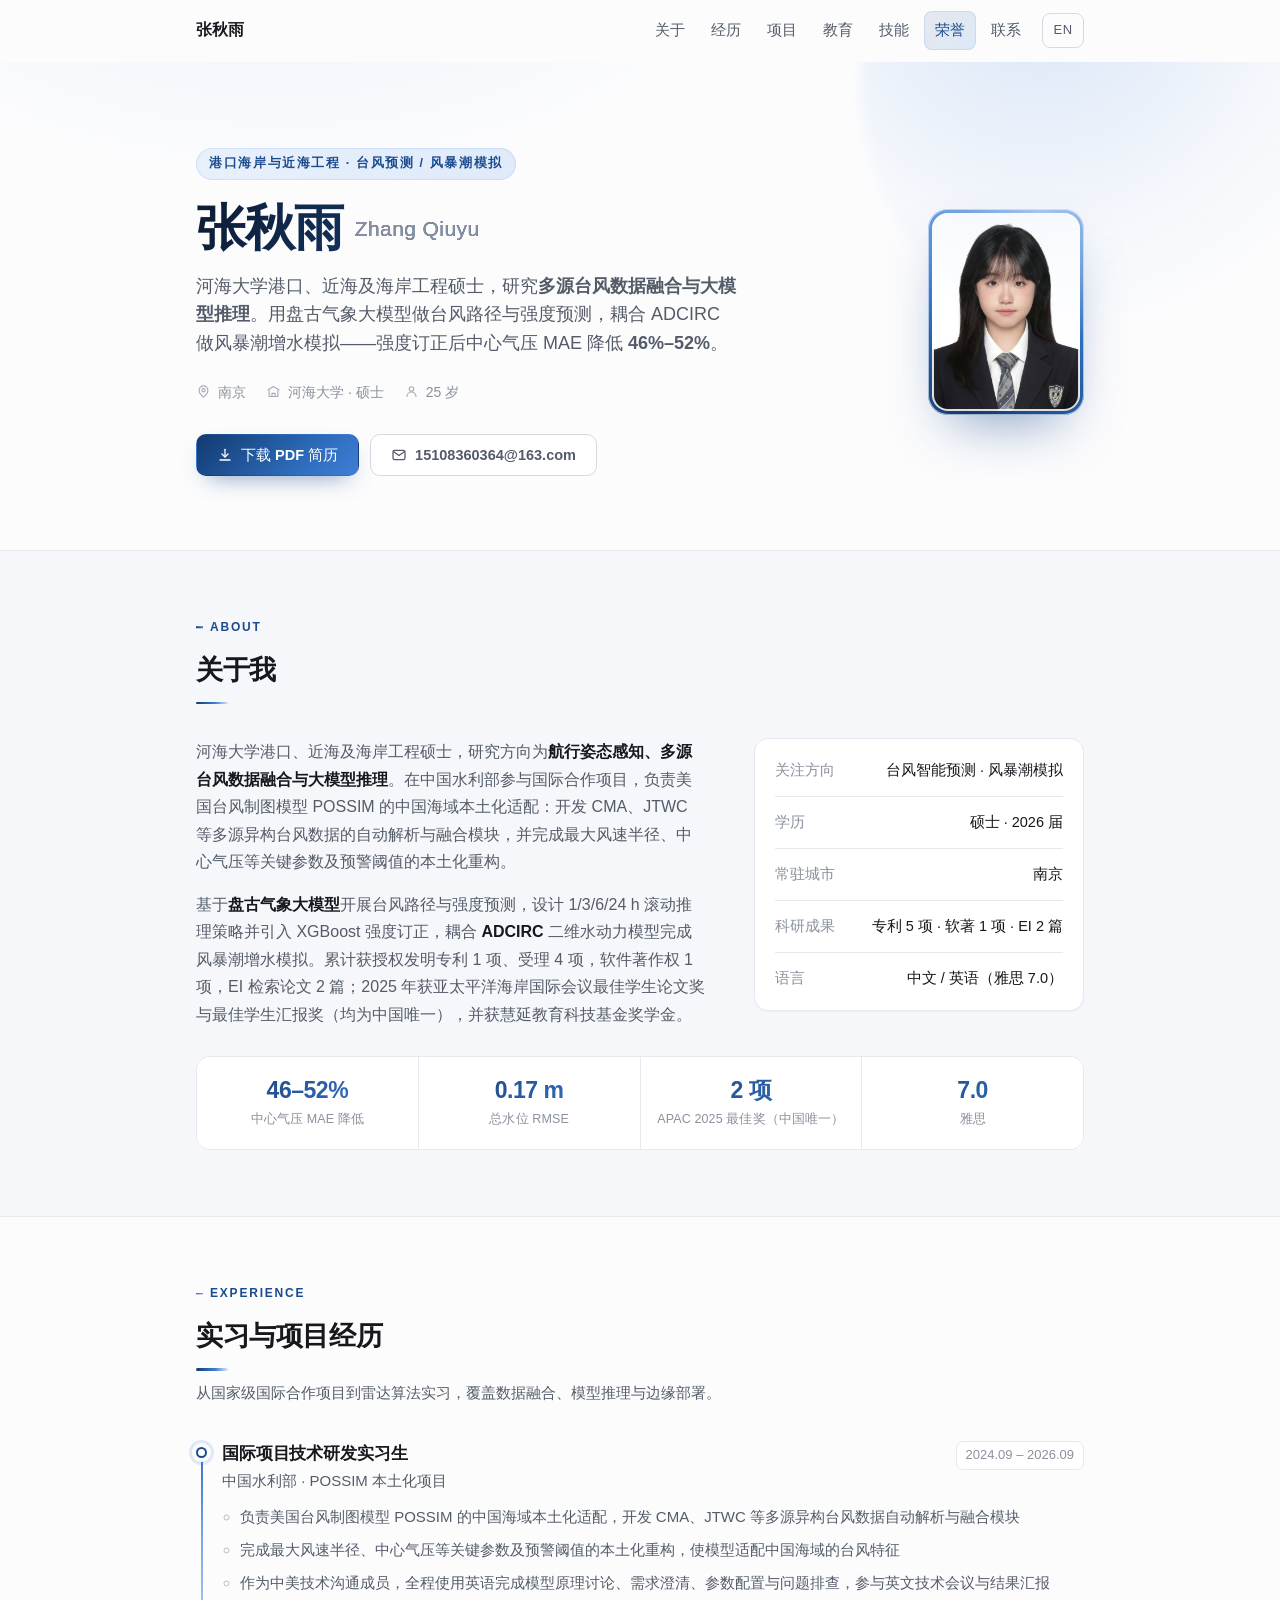
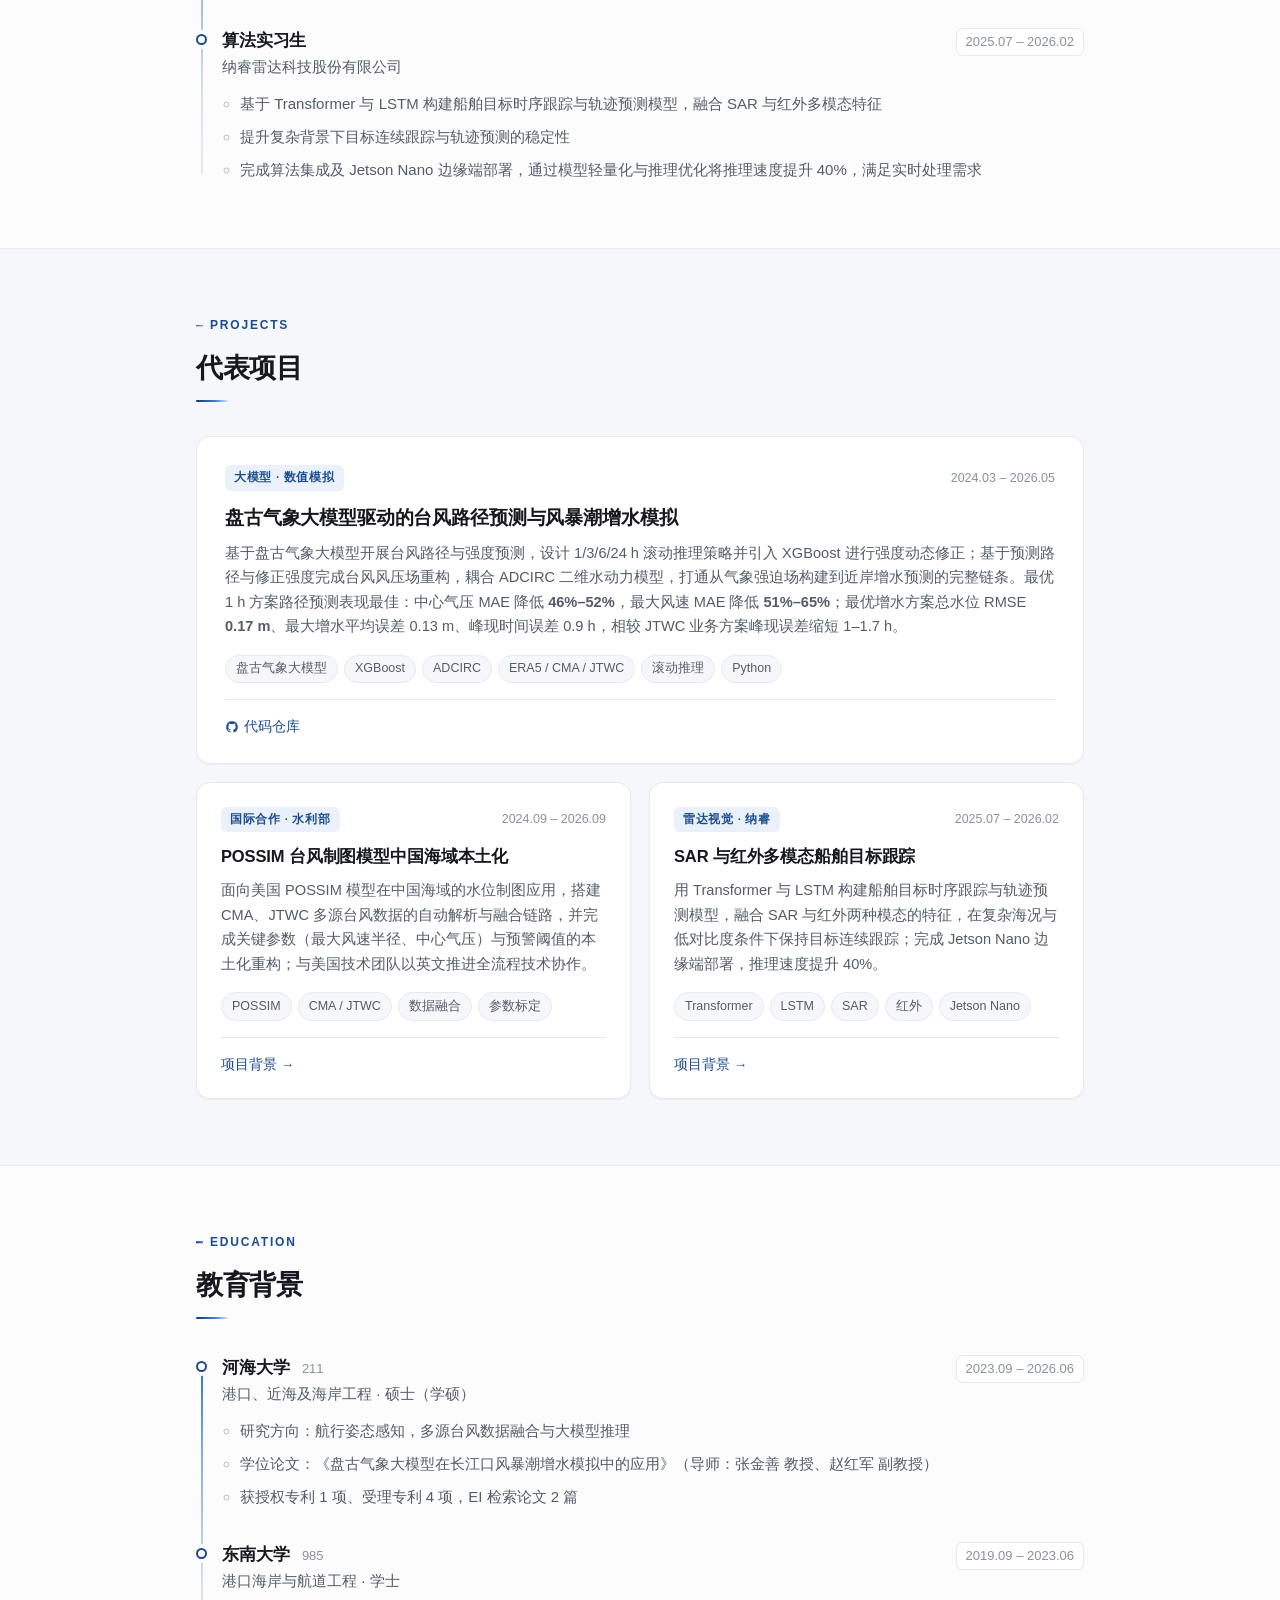
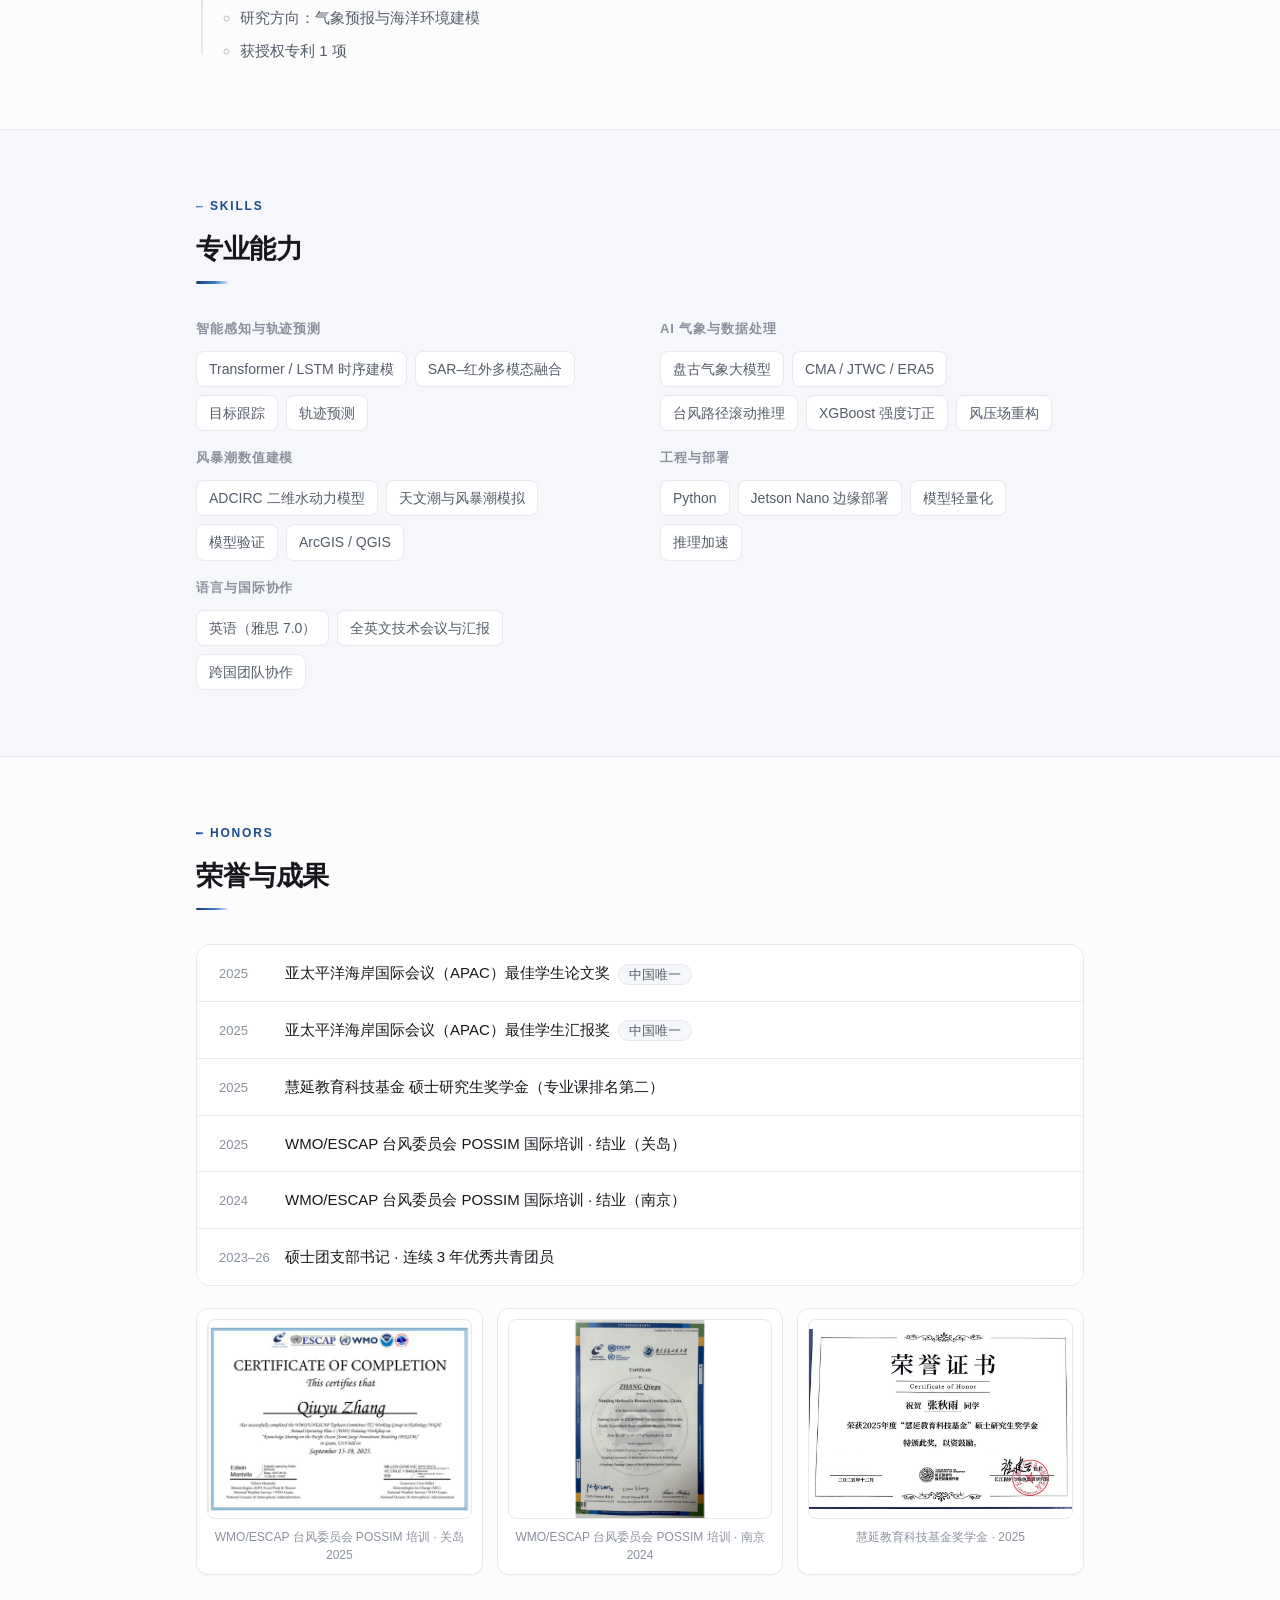
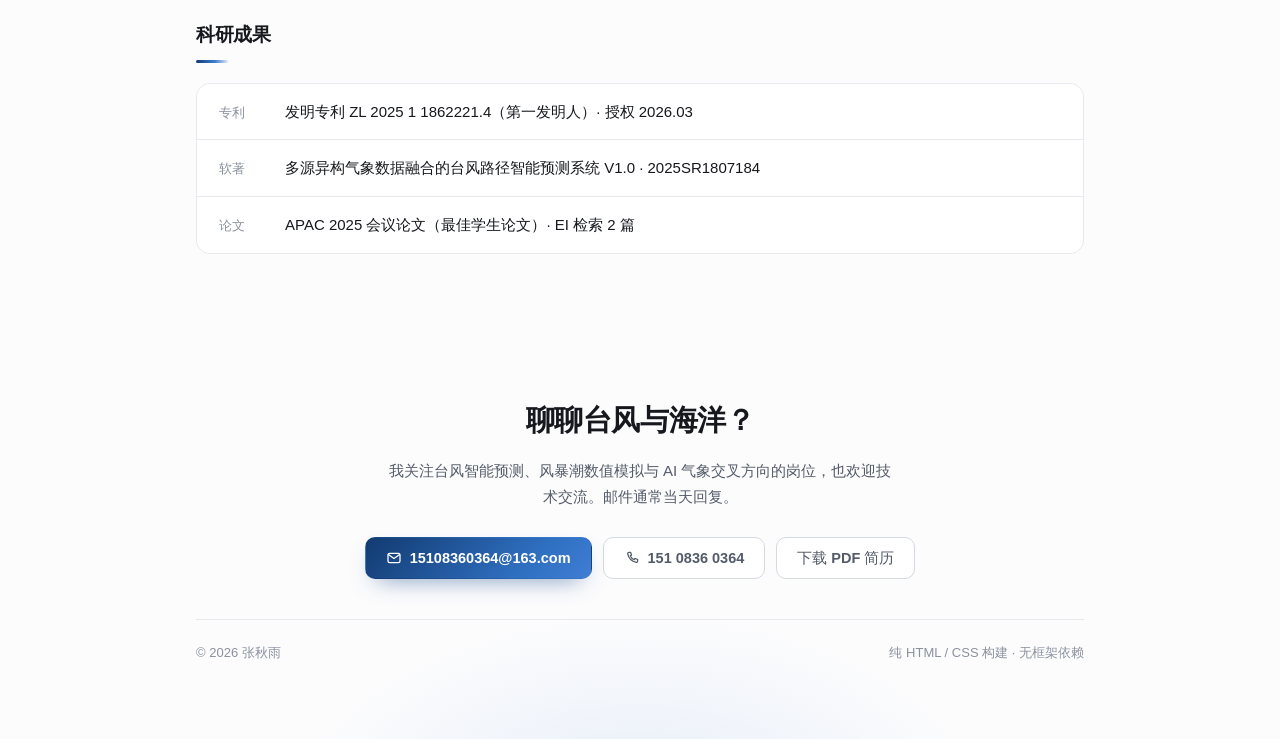
==== index.html @ c5993d6c "张秋雨在线简历：中英双语页面 + 带二维码的单页 PDF" ====
<!DOCTYPE html>
<html lang="zh-CN">
<head>
<meta charset="UTF-8">
<meta name="viewport" content="width=device-width, initial-scale=1">
<title>张秋雨 · 港口海岸与近海工程 | 台风智能预测 · 风暴潮模拟</title>
<meta name="description" content="张秋雨，河海大学港口、近海及海岸工程硕士。研究多源台风数据融合与大模型推理，基于盘古气象大模型与 ADCIRC 开展台风路径预测与风暴潮增水模拟。">
<meta name="author" content="张秋雨">
<meta property="og:title" content="张秋雨 · 台风智能预测与风暴潮模拟">
<meta property="og:description" content="多源台风数据融合 · 大模型推理 · 风暴潮数值模拟">
<meta property="og:type" content="profile">
<link rel="stylesheet" href="assets/css/style.css">
<noscript><style>.reveal{opacity:1 !important;transform:none !important}</style></noscript>
</head>
<body>

<div class="progress" id="progress"></div>

<!-- ======================= 导航 ======================= -->
<header class="nav" id="nav">
  <div class="wrap nav__inner">
    <a class="nav__brand" href="index.html">张秋雨</a>

    <button class="nav__toggle" id="navToggle" aria-label="展开菜单" aria-expanded="false">
      <svg viewBox="0 0 24 24" fill="none" stroke="currentColor" stroke-width="2" stroke-linecap="round">
        <path d="M4 7h16M4 12h16M4 17h16"/>
      </svg>
    </button>

    <ul class="nav__links" id="navLinks">
      <li><a href="#about">关于</a></li>
      <li><a href="#experience">经历</a></li>
      <li><a href="#projects">项目</a></li>
      <li><a href="#education">教育</a></li>
      <li><a href="#skills">技能</a></li>
      <li><a href="#honors">荣誉</a></li>
      <li><a href="#contact">联系</a></li>
      <li><a class="nav__lang" href="en/index.html" hreflang="en">EN</a></li>
    </ul>
  </div>
</header>

<main>

  <!-- ======================= Hero ======================= -->
  <section class="hero">
    <div class="wrap hero__inner">
      <div>
        <p class="hero__eyebrow">港口海岸与近海工程 · 台风预测 / 风暴潮模拟</p>
        <h1 class="hero__name">张秋雨<small>Zhang Qiuyu</small></h1>
        <p class="hero__role">
          河海大学港口、近海及海岸工程硕士，研究<strong>多源台风数据融合与大模型推理</strong>。用盘古气象大模型做台风路径与强度预测，耦合 ADCIRC 做风暴潮增水模拟——强度订正后中心气压 MAE 降低 <strong>46%–52%</strong>。
        </p>

        <ul class="hero__meta">
          <li>
            <svg viewBox="0 0 24 24" fill="none" stroke="currentColor" stroke-width="1.8" stroke-linecap="round" stroke-linejoin="round"><path d="M12 21s-7-5.2-7-11a7 7 0 1 1 14 0c0 5.8-7 11-7 11z"/><circle cx="12" cy="10" r="2.6"/></svg>
            南京
          </li>
          <li>
            <svg viewBox="0 0 24 24" fill="none" stroke="currentColor" stroke-width="1.8" stroke-linecap="round" stroke-linejoin="round"><path d="M3 9.5 12 4l9 5.5"/><path d="M5 10.5V20h14v-9.5"/><path d="M9.5 20v-5h5v5"/></svg>
            河海大学 · 硕士
          </li>
          <li>
            <svg viewBox="0 0 24 24" fill="none" stroke="currentColor" stroke-width="1.8" stroke-linecap="round" stroke-linejoin="round"><circle cx="12" cy="8" r="3.6"/><path d="M4.8 20a7.2 7.2 0 0 1 14.4 0"/></svg>
            25 岁
          </li>
        </ul>

        <div class="hero__cta">
          <a class="btn btn--primary" href="assets/resume.pdf" target="_blank" rel="noopener">
            <svg viewBox="0 0 24 24" fill="none" stroke="currentColor" stroke-width="1.9" stroke-linecap="round" stroke-linejoin="round"><path d="M12 3.5v11"/><path d="m7.5 10.5 4.5 4.5 4.5-4.5"/><path d="M4.5 19.5h15"/></svg>
            下载 PDF 简历
          </a>
          <a class="btn btn--ghost" href="mailto:15108360364@163.com">
            <svg viewBox="0 0 24 24" fill="none" stroke="currentColor" stroke-width="1.9" stroke-linecap="round" stroke-linejoin="round"><rect x="3" y="5" width="18" height="14" rx="2.5"/><path d="m3.6 6.6 8.4 6 8.4-6"/></svg>
            15108360364@163.com
          </a>
        </div>
      </div>

      <div class="hero__avatar">
        <img src="assets/img/avatar.jpg" alt="张秋雨" width="520" height="705">
      </div>
    </div>
  </section>

  <!-- ======================= 关于 ======================= -->
  <section class="section section--alt" id="about">
    <div class="wrap">
      <div class="section__head reveal">
        <span class="section__kicker">About</span>
        <h2 class="section__title">关于我</h2>
      </div>

      <div class="about">
        <div class="about__text reveal">
          <p>
            河海大学港口、近海及海岸工程硕士，研究方向为<strong>航行姿态感知、多源台风数据融合与大模型推理</strong>。在中国水利部参与国际合作项目，负责美国台风制图模型 POSSIM 的中国海域本土化适配：开发 CMA、JTWC 等多源异构台风数据的自动解析与融合模块，并完成最大风速半径、中心气压等关键参数及预警阈值的本土化重构。
          </p>
          <p>
            基于<strong>盘古气象大模型</strong>开展台风路径与强度预测，设计 1/3/6/24 h 滚动推理策略并引入 XGBoost 强度订正，耦合 <strong>ADCIRC</strong> 二维水动力模型完成风暴潮增水模拟。累计获授权发明专利 1 项、受理 4 项，软件著作权 1 项，EI 检索论文 2 篇；2025 年获亚太平洋海岸国际会议最佳学生论文奖与最佳学生汇报奖（均为中国唯一），并获慧延教育科技基金奖学金。
          </p>
        </div>

        <aside class="facts reveal">
          <dl>
            <div class="facts__row"><dt>关注方向</dt><dd>台风智能预测 · 风暴潮模拟</dd></div>
            <div class="facts__row"><dt>学历</dt><dd>硕士 · 2026 届</dd></div>
            <div class="facts__row"><dt>常驻城市</dt><dd>南京</dd></div>
            <div class="facts__row"><dt>科研成果</dt><dd>专利 5 项 · 软著 1 项 · EI 2 篇</dd></div>
            <div class="facts__row"><dt>语言</dt><dd>中文 / 英语（雅思 7.0）</dd></div>
          </dl>
        </aside>
      </div>

      <div class="stats reveal">
        <div class="stat"><span class="stat__num">46–52%</span><span class="stat__label">中心气压 MAE 降低</span></div>
        <div class="stat"><span class="stat__num">0.17 m</span><span class="stat__label">总水位 RMSE</span></div>
        <div class="stat"><span class="stat__num">2 项</span><span class="stat__label">APAC 2025 最佳奖（中国唯一）</span></div>
        <div class="stat"><span class="stat__num">7.0</span><span class="stat__label">雅思</span></div>
      </div>
    </div>
  </section>

  <!-- ======================= 经历 ======================= -->
  <section class="section" id="experience">
    <div class="wrap">
      <div class="section__head reveal">
        <span class="section__kicker">Experience</span>
        <h2 class="section__title">实习与项目经历</h2>
        <p class="section__desc">从国家级国际合作项目到雷达算法实习，覆盖数据融合、模型推理与边缘部署。</p>
      </div>

      <ol class="timeline reveal">
        <li class="tl-item tl-item--now">
          <div class="tl-head">
            <div>
              <h3 class="tl-title">国际项目技术研发实习生</h3>
              <div class="tl-org">中国水利部 · POSSIM 本土化项目</div>
            </div>
            <span class="tl-date">2024.09 – 2026.09</span>
          </div>
          <div class="tl-body">
            <ul>
              <li>负责美国台风制图模型 POSSIM 的中国海域本土化适配，开发 CMA、JTWC 等多源异构台风数据自动解析与融合模块</li>
              <li>完成最大风速半径、中心气压等关键参数及预警阈值的本土化重构，使模型适配中国海域的台风特征</li>
              <li>作为中美技术沟通成员，全程使用英语完成模型原理讨论、需求澄清、参数配置与问题排查，参与英文技术会议与结果汇报</li>
            </ul>
          </div>
        </li>

        <li class="tl-item">
          <div class="tl-head">
            <div>
              <h3 class="tl-title">算法实习生</h3>
              <div class="tl-org">纳睿雷达科技股份有限公司</div>
            </div>
            <span class="tl-date">2025.07 – 2026.02</span>
          </div>
          <div class="tl-body">
            <ul>
              <li>基于 Transformer 与 LSTM 构建船舶目标时序跟踪与轨迹预测模型，融合 SAR 与红外多模态特征</li>
              <li>提升复杂背景下目标连续跟踪与轨迹预测的稳定性</li>
              <li>完成算法集成及 Jetson Nano 边缘端部署，通过模型轻量化与推理优化将推理速度提升 40%，满足实时处理需求</li>
            </ul>
          </div>
        </li>
      </ol>
    </div>
  </section>

  <!-- ======================= 项目 ======================= -->
  <section class="section section--alt" id="projects">
    <div class="wrap">
      <div class="section__head reveal">
        <span class="section__kicker">Projects</span>
        <h2 class="section__title">代表项目</h2>
      </div>

      <div class="projects">
        <article class="card card--wide reveal">
          <div class="card__top">
            <span class="tag">大模型 · 数值模拟</span>
            <span class="card__date">2024.03 – 2026.05</span>
          </div>
          <h3 class="card__title">
            <a href="https://github.com/ccccty/typhoonpangu" target="_blank" rel="noopener">盘古气象大模型驱动的台风路径预测与风暴潮增水模拟</a>
          </h3>
          <p class="card__desc">
            基于盘古气象大模型开展台风路径与强度预测，设计 1/3/6/24 h 滚动推理策略并引入 XGBoost 进行强度动态修正；基于预测路径与修正强度完成台风风压场重构，耦合 ADCIRC 二维水动力模型，打通从气象强迫场构建到近岸增水预测的完整链条。最优 1 h 方案路径预测表现最佳：中心气压 MAE 降低 <strong>46%–52%</strong>，最大风速 MAE 降低 <strong>51%–65%</strong>；最优增水方案总水位 RMSE <strong>0.17 m</strong>、最大增水平均误差 0.13 m、峰现时间误差 0.9 h，相较 JTWC 业务方案峰现误差缩短 1–1.7 h。
          </p>
          <div class="card__stack">
            <span class="chip">盘古气象大模型</span>
            <span class="chip">XGBoost</span>
            <span class="chip">ADCIRC</span>
            <span class="chip">ERA5 / CMA / JTWC</span>
            <span class="chip">滚动推理</span>
            <span class="chip">Python</span>
          </div>
          <div class="card__links">
            <a href="https://github.com/ccccty/typhoonpangu" target="_blank" rel="noopener">
              <svg viewBox="0 0 24 24" fill="currentColor"><path d="M12 2a10 10 0 0 0-3.16 19.49c.5.09.68-.22.68-.48v-1.7c-2.78.6-3.37-1.34-3.37-1.34-.45-1.16-1.1-1.47-1.1-1.47-.9-.62.07-.6.07-.6 1 .07 1.53 1.03 1.53 1.03.89 1.52 2.34 1.08 2.91.83.09-.65.35-1.09.63-1.34-2.22-.25-4.56-1.11-4.56-4.95 0-1.09.39-1.98 1.03-2.68-.1-.25-.45-1.27.1-2.64 0 0 .84-.27 2.75 1.02a9.5 9.5 0 0 1 5 0c1.91-1.29 2.75-1.02 2.75-1.02.55 1.37.2 2.39.1 2.64.64.7 1.03 1.59 1.03 2.68 0 3.85-2.35 4.69-4.58 4.94.36.31.68.92.68 1.85v2.74c0 .27.18.58.69.48A10 10 0 0 0 12 2z"/></svg>
              代码仓库
            </a>
          </div>
        </article>

        <article class="card reveal">
          <div class="card__top">
            <span class="tag">国际合作 · 水利部</span>
            <span class="card__date">2024.09 – 2026.09</span>
          </div>
          <h3 class="card__title">POSSIM 台风制图模型中国海域本土化</h3>
          <p class="card__desc">
            面向美国 POSSIM 模型在中国海域的水位制图应用，搭建 CMA、JTWC 多源台风数据的自动解析与融合链路，并完成关键参数（最大风速半径、中心气压）与预警阈值的本土化重构；与美国技术团队以英文推进全流程技术协作。
          </p>
          <div class="card__stack">
            <span class="chip">POSSIM</span>
            <span class="chip">CMA / JTWC</span>
            <span class="chip">数据融合</span>
            <span class="chip">参数标定</span>
          </div>
          <div class="card__links">
            <a href="#experience">项目背景 →</a>
          </div>
        </article>

        <article class="card reveal">
          <div class="card__top">
            <span class="tag">雷达视觉 · 纳睿</span>
            <span class="card__date">2025.07 – 2026.02</span>
          </div>
          <h3 class="card__title">SAR 与红外多模态船舶目标跟踪</h3>
          <p class="card__desc">
            用 Transformer 与 LSTM 构建船舶目标时序跟踪与轨迹预测模型，融合 SAR 与红外两种模态的特征，在复杂海况与低对比度条件下保持目标连续跟踪；完成 Jetson Nano 边缘端部署，推理速度提升 40%。
          </p>
          <div class="card__stack">
            <span class="chip">Transformer</span>
            <span class="chip">LSTM</span>
            <span class="chip">SAR</span>
            <span class="chip">红外</span>
            <span class="chip">Jetson Nano</span>
          </div>
          <div class="card__links">
            <a href="#experience">项目背景 →</a>
          </div>
        </article>
      </div>
    </div>
  </section>

  <!-- ======================= 教育 ======================= -->
  <section class="section" id="education">
    <div class="wrap">
      <div class="section__head reveal">
        <span class="section__kicker">Education</span>
        <h2 class="section__title">教育背景</h2>
      </div>

      <ol class="timeline reveal">
        <li class="tl-item">
          <div class="tl-head">
            <div>
              <h3 class="tl-title">河海大学 <span style="margin-left:8px;font-size:13px;font-weight:500;color:var(--text-mute)">211</span></h3>
              <div class="tl-org">港口、近海及海岸工程 · 硕士（学硕）</div>
            </div>
            <span class="tl-date">2023.09 – 2026.06</span>
          </div>
          <div class="tl-body">
            <ul>
              <li>研究方向：航行姿态感知，多源台风数据融合与大模型推理</li>
              <li>学位论文：《盘古气象大模型在长江口风暴潮增水模拟中的应用》（导师：张金善 教授、赵红军 副教授）</li>
              <li>获授权专利 1 项、受理专利 4 项，EI 检索论文 2 篇</li>
            </ul>
          </div>
        </li>

        <li class="tl-item">
          <div class="tl-head">
            <div>
              <h3 class="tl-title">东南大学 <span style="margin-left:8px;font-size:13px;font-weight:500;color:var(--text-mute)">985</span></h3>
              <div class="tl-org">港口海岸与航道工程 · 学士</div>
            </div>
            <span class="tl-date">2019.09 – 2023.06</span>
          </div>
          <div class="tl-body">
            <ul>
              <li>研究方向：气象预报与海洋环境建模</li>
              <li>获授权专利 1 项</li>
            </ul>
          </div>
        </li>
      </ol>
    </div>
  </section>

  <!-- ======================= 技能 ======================= -->
  <section class="section section--alt" id="skills">
    <div class="wrap">
      <div class="section__head reveal">
        <span class="section__kicker">Skills</span>
        <h2 class="section__title">专业能力</h2>
      </div>

      <div class="skills reveal">
        <div>
          <p class="skill__label">智能感知与轨迹预测</p>
          <ul class="skill__list">
            <li>Transformer / LSTM 时序建模</li>
            <li>SAR–红外多模态融合</li>
            <li>目标跟踪</li>
            <li>轨迹预测</li>
          </ul>
        </div>

        <div>
          <p class="skill__label">AI 气象与数据处理</p>
          <ul class="skill__list">
            <li>盘古气象大模型</li>
            <li>CMA / JTWC / ERA5</li>
            <li>台风路径滚动推理</li>
            <li>XGBoost 强度订正</li>
            <li>风压场重构</li>
          </ul>
        </div>

        <div>
          <p class="skill__label">风暴潮数值建模</p>
          <ul class="skill__list">
            <li>ADCIRC 二维水动力模型</li>
            <li>天文潮与风暴潮模拟</li>
            <li>模型验证</li>
            <li>ArcGIS / QGIS</li>
          </ul>
        </div>

        <div>
          <p class="skill__label">工程与部署</p>
          <ul class="skill__list">
            <li>Python</li>
            <li>Jetson Nano 边缘部署</li>
            <li>模型轻量化</li>
            <li>推理加速</li>
          </ul>
        </div>

        <div>
          <p class="skill__label">语言与国际协作</p>
          <ul class="skill__list">
            <li>英语（雅思 7.0）</li>
            <li>全英文技术会议与汇报</li>
            <li>跨国团队协作</li>
          </ul>
        </div>
      </div>
    </div>
  </section>

  <!-- ======================= 荣誉 ======================= -->
  <section class="section" id="honors">
    <div class="wrap">
      <div class="section__head reveal">
        <span class="section__kicker">Honors</span>
        <h2 class="section__title">荣誉与成果</h2>
      </div>

      <ul class="honors reveal">
        <li><span class="honors__year">2025</span><span class="honors__name">亚太平洋海岸国际会议（APAC）最佳学生论文奖<span class="chip" style="margin-left:8px">中国唯一</span></span></li>
        <li><span class="honors__year">2025</span><span class="honors__name">亚太平洋海岸国际会议（APAC）最佳学生汇报奖<span class="chip" style="margin-left:8px">中国唯一</span></span></li>
        <li><span class="honors__year">2025</span><span class="honors__name">慧延教育科技基金 硕士研究生奖学金（专业课排名第二）</span></li>
        <li><span class="honors__year">2025</span><span class="honors__name">WMO/ESCAP 台风委员会 POSSIM 国际培训 · 结业（关岛）</span></li>
        <li><span class="honors__year">2024</span><span class="honors__name">WMO/ESCAP 台风委员会 POSSIM 国际培训 · 结业（南京）</span></li>
        <li><span class="honors__year">2023–26</span><span class="honors__name">硕士团支部书记 · 连续 3 年优秀共青团员</span></li>
      </ul>

      <div class="gallery reveal">
        <figure>
          <a href="assets/img/wmo-2025.jpg" target="_blank" rel="noopener">
            <img src="assets/img/wmo-2025.jpg" alt="WMO/ESCAP 台风委员会 POSSIM 培训结业证书（关岛，2025）" loading="lazy">
          </a>
          <figcaption>WMO/ESCAP 台风委员会 POSSIM 培训 · 关岛 2025</figcaption>
        </figure>
        <figure>
          <a href="assets/img/wmo-2024.jpg" target="_blank" rel="noopener">
            <img src="assets/img/wmo-2024.jpg" alt="WMO/ESCAP 台风委员会 POSSIM 培训证书（南京，2024）" loading="lazy">
          </a>
          <figcaption>WMO/ESCAP 台风委员会 POSSIM 培训 · 南京 2024</figcaption>
        </figure>
        <figure>
          <a href="assets/img/award-huiyan.jpg" target="_blank" rel="noopener">
            <img src="assets/img/award-huiyan.jpg" alt="2025 年度慧延教育科技基金硕士研究生奖学金证书" loading="lazy">
          </a>
          <figcaption>慧延教育科技基金奖学金 · 2025</figcaption>
        </figure>
      </div>

      <div class="section__head reveal" style="margin:44px 0 20px">
        <h3 class="section__title" style="font-size:19px">科研成果</h3>
      </div>

      <ul class="honors reveal">
        <li><span class="honors__year">专利</span><span class="honors__name">发明专利 ZL 2025 1 1862221.4（第一发明人）· 授权 2026.03</span></li>
        <li><span class="honors__year">软著</span><span class="honors__name">多源异构气象数据融合的台风路径智能预测系统 V1.0 · 2025SR1807184</span></li>
        <li><span class="honors__year">论文</span><span class="honors__name">APAC 2025 会议论文（最佳学生论文）· EI 检索 2 篇</span></li>
      </ul>
    </div>
  </section>

  <!-- ======================= 联系 ======================= -->
  <section class="contact" id="contact">
    <div class="wrap">
      <h2 class="contact__title">聊聊台风与海洋？</h2>
      <p class="contact__desc">
        我关注台风智能预测、风暴潮数值模拟与 AI 气象交叉方向的岗位，也欢迎技术交流。邮件通常当天回复。
      </p>

      <div class="contact__actions">
        <a class="btn btn--primary" href="mailto:15108360364@163.com">
          <svg viewBox="0 0 24 24" fill="none" stroke="currentColor" stroke-width="1.9" stroke-linecap="round" stroke-linejoin="round"><rect x="3" y="5" width="18" height="14" rx="2.5"/><path d="m3.6 6.6 8.4 6 8.4-6"/></svg>
          15108360364@163.com
        </a>
        <a class="btn btn--ghost" href="tel:15108360364">
          <svg viewBox="0 0 24 24" fill="none" stroke="currentColor" stroke-width="1.9" stroke-linecap="round" stroke-linejoin="round"><path d="M7.6 3.5h2.2l1.6 4-2 1.3a11 11 0 0 0 5.8 5.8l1.3-2 4 1.6v2.2a2 2 0 0 1-2.2 2A16.5 16.5 0 0 1 5.6 5.7a2 2 0 0 1 2-2.2z"/></svg>
          151 0836 0364
        </a>
        <a class="btn btn--ghost" href="assets/resume.pdf" target="_blank" rel="noopener">下载 PDF 简历</a>
      </div>

      <div class="footer">
        <span>© <span id="year">2026</span> 张秋雨</span>
        <span>纯 HTML / CSS 构建 · 无框架依赖</span>
      </div>
    </div>
  </section>

</main>

<script src="assets/js/main.js" defer></script>
</body>
</html>
---- assets/css/style.css ----
/* ============================================================
   Personal Resume Site — shared stylesheet
   Light, clean, print-friendly. 中英双语共用。
   ============================================================ */

:root {
  --bg: #fcfcfd;
  --surface: #ffffff;
  --surface-alt: #f6f7fa;
  --text: #16181d;
  --text-soft: #545c69;
  --text-mute: #8a919e;
  --accent: #1b4b8f;
  --accent-hover: #123a70;
  --accent-soft: #ebf1fa;
  --line: #e7e9ef;
  --line-strong: #d5d9e2;
  --radius: 14px;
  --radius-sm: 9px;
  --shadow-sm: 0 1px 2px rgba(16, 24, 40, 0.04);
  --shadow: 0 1px 2px rgba(16, 24, 40, 0.04), 0 10px 28px -16px rgba(16, 24, 40, 0.18);
  --max: 940px;
  --nav-h: 62px;
  --ease: cubic-bezier(0.16, 1, 0.3, 1);
}

*,
*::before,
*::after { box-sizing: border-box; }

html {
  scroll-behavior: smooth;
  scroll-padding-top: calc(var(--nav-h) + 16px);
  -webkit-text-size-adjust: 100%;
}

body {
  margin: 0;
  background: var(--bg);
  color: var(--text);
  font-family: -apple-system, BlinkMacSystemFont, "Segoe UI", "Inter",
    "PingFang SC", "Hiragino Sans GB", "Microsoft YaHei", "Source Han Sans SC",
    sans-serif;
  font-size: 16px;
  line-height: 1.72;
  -webkit-font-smoothing: antialiased;
  text-rendering: optimizeLegibility;
}

img { max-width: 100%; display: block; }
a { color: var(--accent); text-decoration: none; }
a:hover { color: var(--accent-hover); }

::selection { background: #d7e4f8; color: #0f2a52; }

/* ------------------------------------------------------------
   Layout
   ------------------------------------------------------------ */
.wrap {
  width: 100%;
  max-width: var(--max);
  margin: 0 auto;
  padding: 0 26px;
}

/* ------------------------------------------------------------
   Navbar
   ------------------------------------------------------------ */
.nav {
  position: sticky;
  top: 0;
  z-index: 50;
  height: var(--nav-h);
  background: rgba(252, 252, 253, 0.82);
  backdrop-filter: saturate(180%) blur(14px);
  -webkit-backdrop-filter: saturate(180%) blur(14px);
  border-bottom: 1px solid transparent;
  transition: border-color 0.25s ease, box-shadow 0.25s ease;
}

.nav.is-scrolled {
  border-bottom-color: var(--line);
  box-shadow: 0 1px 12px -6px rgba(16, 24, 40, 0.18);
}

.nav__inner {
  height: 100%;
  display: flex;
  align-items: center;
  justify-content: space-between;
  gap: 18px;
}

.nav__brand {
  font-size: 15.5px;
  font-weight: 650;
  letter-spacing: 0.01em;
  color: var(--text);
  white-space: nowrap;
}
.nav__brand:hover { color: var(--accent); }

.nav__links {
  display: flex;
  align-items: center;
  gap: 4px;
  margin: 0;
  padding: 0;
  list-style: none;
}

.nav__links a {
  display: block;
  padding: 7px 11px;
  border-radius: 8px;
  font-size: 14.5px;
  color: var(--text-soft);
  transition: color 0.16s ease, background-color 0.16s ease;
}
.nav__links a:hover { color: var(--text); background: var(--surface-alt); }
.nav__links a.is-active { color: var(--accent); background: var(--accent-soft); font-weight: 550; }

.nav__lang {
  border: 1px solid var(--line-strong) !important;
  font-size: 13px !important;
  letter-spacing: 0.06em;
  color: var(--text-soft);
  padding: 5px 10px !important;
  margin-left: 6px;
}
.nav__lang:hover { border-color: var(--accent) !important; color: var(--accent) !important; background: transparent !important; }

.nav__toggle {
  display: none;
  width: 38px;
  height: 38px;
  border: 1px solid var(--line-strong);
  border-radius: 9px;
  background: var(--surface);
  cursor: pointer;
  padding: 0;
  align-items: center;
  justify-content: center;
  color: var(--text);
}
.nav__toggle svg { width: 18px; height: 18px; }

/* ------------------------------------------------------------
   Hero
   ------------------------------------------------------------ */
.hero {
  position: relative;
  padding: 86px 0 74px;
  overflow: hidden;
}

.hero::before {
  content: "";
  position: absolute;
  inset: -40% 0 auto 0;
  height: 460px;
  background: radial-gradient(ellipse 60% 100% at 22% 0%, #e7effa 0%, rgba(231, 239, 250, 0) 68%);
  pointer-events: none;
}

.hero__inner {
  position: relative;
  display: grid;
  grid-template-columns: 1fr auto;
  gap: 52px;
  align-items: center;
}

.hero__eyebrow {
  display: inline-flex;
  align-items: center;
  gap: 8px;
  font-size: 12.5px;
  font-weight: 600;
  letter-spacing: 0.13em;
  text-transform: uppercase;
  color: var(--accent);
  background: var(--accent-soft);
  border-radius: 999px;
  padding: 5px 13px;
  margin: 0 0 20px;
}

.hero__name {
  margin: 0;
  font-size: clamp(34px, 5.2vw, 50px);
  line-height: 1.14;
  letter-spacing: -0.022em;
  font-weight: 680;
}

.hero__name small {
  display: inline-block;
  margin-left: 12px;
  font-size: 0.42em;
  font-weight: 500;
  letter-spacing: 0.02em;
  color: var(--text-mute);
  vertical-align: 0.42em;
}

.hero__role {
  margin: 15px 0 0;
  font-size: 18px;
  line-height: 1.6;
  color: var(--text-soft);
  max-width: 30em;
}

.hero__meta {
  display: flex;
  flex-wrap: wrap;
  gap: 6px 20px;
  margin: 22px 0 0;
  padding: 0;
  list-style: none;
  font-size: 14px;
  color: var(--text-mute);
}
.hero__meta li { display: flex; align-items: center; gap: 7px; }
.hero__meta svg { width: 15px; height: 15px; flex: none; opacity: 0.75; }

.hero__cta {
  display: flex;
  flex-wrap: wrap;
  gap: 11px;
  margin-top: 30px;
}

.btn {
  display: inline-flex;
  align-items: center;
  gap: 8px;
  height: 42px;
  padding: 0 20px;
  border-radius: 10px;
  font-size: 14.5px;
  font-weight: 550;
  border: 1px solid transparent;
  cursor: pointer;
  transition: transform 0.15s var(--ease), background-color 0.16s ease,
    border-color 0.16s ease, box-shadow 0.16s ease;
}
.btn svg { width: 16px; height: 16px; }
.btn:active { transform: translateY(1px); }

.btn--primary {
  background: var(--accent);
  color: #fff;
  box-shadow: 0 8px 20px -10px rgba(27, 75, 143, 0.65);
}
.btn--primary:hover { background: var(--accent-hover); color: #fff; }

.btn--ghost {
  background: var(--surface);
  color: var(--text-soft);
  border-color: var(--line-strong);
}
.btn--ghost:hover { color: var(--accent); border-color: var(--accent); }

.hero__avatar {
  width: 156px;
  height: 206px;
  border-radius: 20px;
  background: linear-gradient(140deg, #24579b 0%, #4a86d4 100%);
  color: #fff;
  display: grid;
  place-items: center;
  font-size: 46px;
  font-weight: 600;
  letter-spacing: 0.04em;
  box-shadow: 0 18px 44px -18px rgba(27, 75, 143, 0.62);
  flex: none;
  user-select: none;
}
.hero__avatar img { width: 100%; height: 100%; border-radius: 20px; object-fit: cover; }

/* ------------------------------------------------------------
   Section shell
   ------------------------------------------------------------ */
.section { padding: 66px 0; }
.section--alt { background: var(--surface-alt); border-block: 1px solid var(--line); }

.section__head { margin-bottom: 34px; }

.section__kicker {
  display: block;
  font-size: 12px;
  font-weight: 650;
  letter-spacing: 0.15em;
  text-transform: uppercase;
  color: var(--accent);
  margin-bottom: 9px;
}

.section__title {
  margin: 0;
  font-size: clamp(22px, 3vw, 27px);
  letter-spacing: -0.014em;
  font-weight: 650;
}

.section__desc {
  margin: 9px 0 0;
  color: var(--text-soft);
  font-size: 15px;
}

/* ------------------------------------------------------------
   About
   ------------------------------------------------------------ */
.about {
  display: grid;
  grid-template-columns: 1.55fr 1fr;
  gap: 46px;
  align-items: start;
}
.about__text p { margin: 0 0 15px; color: var(--text-soft); }
.about__text p:last-child { margin-bottom: 0; }
.about__text strong { color: var(--text); font-weight: 600; }

.facts {
  background: var(--surface);
  border: 1px solid var(--line);
  border-radius: var(--radius);
  padding: 6px 20px;
  box-shadow: var(--shadow-sm);
}
.facts dl { margin: 0; }
.facts__row {
  display: flex;
  justify-content: space-between;
  gap: 16px;
  padding: 13px 0;
  border-bottom: 1px solid var(--line);
  font-size: 14.5px;
}
.facts__row:last-child { border-bottom: 0; }
.facts__row dt { color: var(--text-mute); flex: none; }
.facts__row dd { margin: 0; text-align: right; font-weight: 500; }

/* ------------------------------------------------------------
   Timeline (education / experience)
   ------------------------------------------------------------ */
.timeline {
  position: relative;
  margin: 0;
  padding: 0 0 0 26px;
  list-style: none;
}
.timeline::before {
  content: "";
  position: absolute;
  left: 5px;
  top: 8px;
  bottom: 8px;
  width: 1.5px;
  background: linear-gradient(#cdd4e0, #e3e7ef);
  border-radius: 2px;
}

.tl-item { position: relative; padding-bottom: 30px; }
.tl-item:last-child { padding-bottom: 0; }

.tl-item::before {
  content: "";
  position: absolute;
  left: -26px;
  top: 8px;
  width: 11px;
  height: 11px;
  border-radius: 50%;
  background: var(--surface);
  border: 2.5px solid var(--accent);
  box-shadow: 0 0 0 4px var(--bg);
}
.section--alt .tl-item::before { box-shadow: 0 0 0 4px var(--surface-alt); }

.tl-head {
  display: flex;
  flex-wrap: wrap;
  align-items: baseline;
  justify-content: space-between;
  gap: 4px 16px;
}
.tl-title { margin: 0; font-size: 16.5px; font-weight: 620; letter-spacing: -0.008em; }
.tl-org { color: var(--text-soft); font-size: 15px; }
.tl-date {
  font-size: 13px;
  color: var(--text-mute);
  font-variant-numeric: tabular-nums;
  white-space: nowrap;
  background: var(--surface);
  border: 1px solid var(--line);
  border-radius: 7px;
  padding: 2px 9px;
}
.section--alt .tl-date { background: rgba(255, 255, 255, 0.7); }

.tl-body { margin-top: 11px; }
.tl-body ul {
  margin: 0;
  padding-left: 18px;
  color: var(--text-soft);
  font-size: 15px;
}
.tl-body li { margin-bottom: 7px; }
.tl-body li:last-child { margin-bottom: 0; }
.tl-body li::marker { color: #b6bdc9; }

/* 同一单位下的第二段经历（实习/转岗） */
.tl-sub {
  margin-top: 15px;
  padding-top: 13px;
  border-top: 1px dashed var(--line-strong);
}
.tl-sub__head {
  display: flex;
  flex-wrap: wrap;
  align-items: baseline;
  justify-content: space-between;
  gap: 4px 16px;
  margin-bottom: 8px;
}
.tl-sub__role {
  font-size: 15.5px;
  font-weight: 600;
  color: var(--text);
  letter-spacing: -0.006em;
}
.tl-sub .tl-body { margin-top: 0; }
.tl-sub .tl-body ul { font-size: 14.6px; }

/* ------------------------------------------------------------
   Project cards
   ------------------------------------------------------------ */
.projects {
  display: grid;
  grid-template-columns: repeat(2, minmax(0, 1fr));
  gap: 18px;
}

.card {
  display: flex;
  flex-direction: column;
  background: var(--surface);
  border: 1px solid var(--line);
  border-radius: var(--radius);
  padding: 24px 24px 22px;
  box-shadow: var(--shadow-sm);
  transition: transform 0.22s var(--ease), box-shadow 0.22s var(--ease),
    border-color 0.22s ease;
}
.card:hover {
  transform: translateY(-3px);
  border-color: var(--line-strong);
  box-shadow: var(--shadow);
}

.card__top {
  display: flex;
  align-items: center;
  justify-content: space-between;
  gap: 12px;
  margin-bottom: 13px;
}

.tag {
  display: inline-block;
  font-size: 11.5px;
  font-weight: 600;
  letter-spacing: 0.06em;
  text-transform: uppercase;
  color: var(--accent);
  background: var(--accent-soft);
  border-radius: 6px;
  padding: 3px 9px;
}
.tag--muted { color: var(--text-mute); background: var(--surface-alt); border: 1px solid var(--line); }

.card__date {
  font-size: 12.5px;
  color: var(--text-mute);
  font-variant-numeric: tabular-nums;
  white-space: nowrap;
}

.card__title {
  margin: 0 0 9px;
  font-size: 16.5px;
  font-weight: 630;
  line-height: 1.45;
  letter-spacing: -0.008em;
}
.card__title a { color: inherit; }
.card__title a:hover { color: var(--accent); }

.card__desc {
  margin: 0;
  font-size: 14.6px;
  color: var(--text-soft);
  line-height: 1.68;
}

.card__stack {
  display: flex;
  flex-wrap: wrap;
  gap: 6px;
  margin-top: 16px;
}
.chip {
  font-size: 12.5px;
  color: var(--text-soft);
  background: var(--surface-alt);
  border: 1px solid var(--line);
  border-radius: 999px;
  padding: 2.5px 10px;
  white-space: nowrap;
}

.card__links {
  display: flex;
  gap: 16px;
  margin-top: auto;
  padding-top: 15px;
  border-top: 1px solid var(--line);
  font-size: 13.5px;
}
.card__links a { display: inline-flex; align-items: center; gap: 5px; font-weight: 500; }
.card__links svg { width: 14px; height: 14px; }
.card__desc + .card__stack { margin-bottom: 16px; }

/* ------------------------------------------------------------
   Skills
   ------------------------------------------------------------ */
.skills {
  display: grid;
  grid-template-columns: repeat(2, minmax(0, 1fr));
  gap: 16px 40px;
}
.skill__label {
  margin: 0 0 11px;
  font-size: 13px;
  font-weight: 650;
  letter-spacing: 0.07em;
  text-transform: uppercase;
  color: var(--text-mute);
}
.skill__list { display: flex; flex-wrap: wrap; gap: 8px; margin: 0; padding: 0; list-style: none; }
.skill__list li {
  font-size: 14px;
  background: var(--surface);
  border: 1px solid var(--line);
  border-radius: 8px;
  padding: 5px 12px;
  color: var(--text-soft);
  transition: border-color 0.16s ease, color 0.16s ease;
}
.skill__list li:hover { border-color: var(--accent); color: var(--accent); }

/* ------------------------------------------------------------
   Honors
   ------------------------------------------------------------ */
.honors { margin: 0; padding: 0; list-style: none; display: grid; gap: 1px; background: var(--line); border: 1px solid var(--line); border-radius: var(--radius); overflow: hidden; }
.honors li {
  display: flex;
  align-items: baseline;
  gap: 14px;
  background: var(--surface);
  padding: 15px 22px;
  font-size: 15px;
  color: var(--text-soft);
}
.honors .honors__year {
  flex: none;
  width: 52px;
  font-size: 13px;
  color: var(--text-mute);
  font-variant-numeric: tabular-nums;
}
.honors .honors__name { color: var(--text); font-weight: 500; }

/* ------------------------------------------------------------
   Contact / footer
   ------------------------------------------------------------ */
.contact {
  text-align: center;
  padding: 76px 0 40px;
}
.contact__title {
  margin: 0 0 12px;
  font-size: clamp(23px, 3.2vw, 29px);
  font-weight: 650;
  letter-spacing: -0.016em;
}
.contact__desc { margin: 0 auto 28px; max-width: 34em; color: var(--text-soft); font-size: 15px; }

.contact__actions { display: flex; flex-wrap: wrap; gap: 11px; justify-content: center; }

.socials {
  display: flex;
  flex-wrap: wrap;
  gap: 22px;
  justify-content: center;
  margin: 34px 0 0;
  padding: 0;
  list-style: none;
  font-size: 14px;
}
.socials a { display: inline-flex; align-items: center; gap: 7px; color: var(--text-soft); }
.socials a:hover { color: var(--accent); }
.socials svg { width: 16px; height: 16px; }

.footer {
  margin-top: 40px;
  padding: 22px 0 34px;
  border-top: 1px solid var(--line);
  font-size: 13px;
  color: var(--text-mute);
  display: flex;
  flex-wrap: wrap;
  gap: 8px 18px;
  justify-content: space-between;
}

/* ------------------------------------------------------------
   Stats strip
   ------------------------------------------------------------ */
.stats {
  display: grid;
  grid-template-columns: repeat(4, minmax(0, 1fr));
  gap: 1px;
  margin: 28px 0 0;
  background: var(--line);
  border: 1px solid var(--line);
  border-radius: var(--radius);
  overflow: hidden;
}
.stat { background: var(--surface); padding: 19px 14px; text-align: center; }
.stat__num {
  display: block;
  font-size: 23px;
  font-weight: 680;
  line-height: 1.25;
  letter-spacing: -0.02em;
  color: var(--accent);
  font-variant-numeric: tabular-nums;
}
.stat__label {
  display: block;
  margin-top: 4px;
  font-size: 12.5px;
  color: var(--text-mute);
  letter-spacing: 0.01em;
}

/* ------------------------------------------------------------
   "Current role" badge
   ------------------------------------------------------------ */
.badge-now {
  display: inline-flex;
  align-items: center;
  gap: 5px;
  margin-left: 9px;
  font-size: 11.5px;
  font-weight: 600;
  letter-spacing: 0.07em;
  color: #1a7f52;
  background: #e7f6ee;
  border-radius: 999px;
  padding: 2px 9px 2px 8px;
  vertical-align: middle;
}
.badge-now::before {
  content: "";
  width: 5px;
  height: 5px;
  border-radius: 50%;
  background: #1a7f52;
}

/* ------------------------------------------------------------
   Award evidence
   ------------------------------------------------------------ */
.evidence {
  display: flex;
  align-items: center;
  gap: 20px;
  margin-top: 20px;
  padding: 14px;
  background: var(--surface);
  border: 1px solid var(--line);
  border-radius: var(--radius);
  box-shadow: var(--shadow-sm);
}
.evidence img {
  width: 210px;
  height: auto;
  flex: none;
  border-radius: 9px;
  border: 1px solid var(--line);
}
.evidence__cap { font-size: 13.5px; color: var(--text-soft); line-height: 1.7; margin: 0; }
.evidence__cap strong {
  display: block;
  margin-bottom: 5px;
  font-size: 14.5px;
  font-weight: 620;
  color: var(--text);
}

/* ------------------------------------------------------------
   Reveal animation
   ------------------------------------------------------------ */
.reveal {
  opacity: 0;
  transform: translateY(16px);
  transition: opacity 0.62s var(--ease), transform 0.62s var(--ease);
}
.reveal.is-in { opacity: 1; transform: none; }

@media (prefers-reduced-motion: reduce) {
  html { scroll-behavior: auto; }
  .reveal { opacity: 1; transform: none; transition: none; }
  * { animation-duration: 0.001ms !important; transition-duration: 0.001ms !important; }
}

/* ------------------------------------------------------------
   Responsive
   ------------------------------------------------------------ */
@media (max-width: 860px) {
  .hero__inner { grid-template-columns: 1fr; gap: 34px; }
  .hero__avatar { order: -1; }
  .hero { padding: 58px 0 56px; }
  .about { grid-template-columns: 1fr; gap: 30px; }
  .projects, .skills { grid-template-columns: 1fr; }
  .section { padding: 52px 0; }
  .stats { grid-template-columns: repeat(2, minmax(0, 1fr)); }
  .evidence { flex-direction: column; align-items: flex-start; gap: 14px; }
  .evidence img { width: 100%; max-width: 340px; }
}

@media (max-width: 700px) {
  .nav__toggle { display: inline-flex; }
  .nav__links {
    position: absolute;
    top: var(--nav-h);
    left: 0;
    right: 0;
    flex-direction: column;
    align-items: stretch;
    gap: 2px;
    padding: 10px 22px 18px;
    background: rgba(252, 252, 253, 0.97);
    backdrop-filter: blur(14px);
    border-bottom: 1px solid var(--line);
    box-shadow: 0 14px 24px -18px rgba(16, 24, 40, 0.4);
    display: none;
  }
  .nav__links.is-open { display: flex; }
  .nav__links a { padding: 10px 12px; }
  .nav__lang { margin: 6px 0 0; text-align: center; }
  .wrap { padding: 0 20px; }
  .honors li { flex-wrap: wrap; gap: 4px 12px; }
}

/* ============================================================
   V2 视觉增强 — 渐变 / 光效 / 微交互（不影响排版结构）
   ============================================================ */

:root {
  --accent-2: #3f7ed4;
  --accent-3: #8fb6e8;
}

/* ---------- 顶部滚动进度条 ---------- */
.progress {
  position: fixed;
  top: 0;
  left: 0;
  z-index: 100;
  width: 0;
  height: 2.5px;
  background: linear-gradient(90deg, #123a70, #2f6fc0 45%, #6fa4e6);
  box-shadow: 0 0 10px rgba(63, 126, 212, 0.55);
  border-radius: 0 2px 2px 0;
  pointer-events: none;
}

/* ---------- Hero 光斑 ---------- */
.hero::after {
  content: "";
  position: absolute;
  top: -260px;
  right: -140px;
  width: 560px;
  height: 560px;
  border-radius: 50%;
  background: radial-gradient(circle at 32% 32%,
    rgba(74, 143, 224, 0.20), rgba(122, 167, 232, 0.06) 46%, transparent 68%);
  filter: blur(6px);
  pointer-events: none;
  animation: heroFloat 16s ease-in-out infinite alternate;
}
@keyframes heroFloat {
  from { transform: translate3d(0, 0, 0) scale(1); }
  to   { transform: translate3d(-28px, 30px, 0) scale(1.09); }
}

/* ---------- 渐变大标题 ---------- */
.hero__name {
  background: linear-gradient(112deg, #0d1c33 0%, #163f77 42%, #3f7ed4 100%);
  -webkit-background-clip: text;
  background-clip: text;
  -webkit-text-fill-color: transparent;
  color: transparent;
}
.hero__name small {
  -webkit-text-fill-color: var(--text-mute);
  color: var(--text-mute);
}

.hero__eyebrow {
  background: linear-gradient(135deg, #e8f0fb, #dfeafa);
  box-shadow: inset 0 0 0 1px rgba(63, 126, 212, 0.14);
}

/* ---------- 头像：证件照比例 + 渐变描边框 ---------- */
.hero__avatar {
  position: relative;
  width: 156px;
  height: 206px;
  padding: 4px;
  border-radius: 20px;
  background: conic-gradient(from 200deg, #123a70, #3f7ed4, #a8c8ee, #2f6fc0, #123a70);
  box-shadow: 0 26px 56px -22px rgba(27, 75, 143, 0.55),
              0 0 0 1px rgba(255, 255, 255, 0.6) inset;
  display: block;
  font-size: 0;
  overflow: hidden;
  transition: transform 0.55s var(--ease), box-shadow 0.45s ease;
}
.hero__avatar::after {
  content: "";
  position: absolute;
  inset: 4px;
  border-radius: 16px;
  box-shadow: inset 0 0 0 2px rgba(255, 255, 255, 0.85);
  pointer-events: none;
}
.hero__avatar img {
  width: 100%;
  height: 100%;
  border-radius: 16px;
  object-fit: cover;
  object-position: 50% 50%;
  background: #eef2f8;
  display: block;
}
.hero__avatar:hover {
  transform: translateY(-3px);
  box-shadow: 0 32px 66px -22px rgba(27, 75, 143, 0.62),
              0 0 0 1px rgba(255, 255, 255, 0.6) inset;
}

/* ---------- 栏目标题：渐变小竖条 ---------- */
.section__head .section__title {
  position: relative;
  padding-bottom: 11px;
}
.section__head .section__title::after {
  content: "";
  position: absolute;
  left: 0;
  bottom: 0;
  width: 32px;
  height: 2.5px;
  border-radius: 3px;
  background: linear-gradient(90deg, #123a70, #3f7ed4 60%, rgba(63, 126, 212, 0.15));
}

.section__kicker {
  position: relative;
  padding-left: 14px;
}
.section__kicker::before {
  content: "";
  position: absolute;
  left: 0;
  top: 50%;
  width: 7px;
  height: 1.5px;
  background: linear-gradient(90deg, #123a70, #3f7ed4);
  transform: translateY(-50%);
}

/* ---------- 数字条：渐变数字 ---------- */
.stat {
  position: relative;
  transition: background-color 0.3s ease;
}
.stat:hover { background: #fbfcfe; }
.stat__num {
  background: linear-gradient(135deg, #123a70, #3f7ed4);
  -webkit-background-clip: text;
  background-clip: text;
  -webkit-text-fill-color: transparent;
  color: transparent;
}

/* ---------- 卡片：跟随鼠标的光斑 + 顶部渐变线 ---------- */
.card {
  position: relative;
  overflow: hidden;
  isolation: isolate;
}
.card::before {
  content: "";
  position: absolute;
  inset: 0;
  border-radius: inherit;
  pointer-events: none;
  background: radial-gradient(340px circle at var(--mx, 50%) var(--my, 0%),
    rgba(63, 126, 212, 0.11), rgba(63, 126, 212, 0) 62%);
  opacity: 0;
  transition: opacity 0.35s ease;
  z-index: -1;
}
.card:hover::before { opacity: 1; }

.card::after {
  content: "";
  position: absolute;
  top: 0;
  left: 0;
  right: 0;
  height: 2px;
  background: linear-gradient(90deg, #123a70, #3f7ed4, #a8c8ee);
  transform: scaleX(0);
  transform-origin: left center;
  transition: transform 0.5s var(--ease);
}
.card:hover::after { transform: scaleX(1); }

/* 主推卡片：横向铺满 */
.card--wide { grid-column: 1 / -1; }
@media (min-width: 861px) {
  .card--wide { padding: 28px 28px 24px; }
  .card--wide .card__title { font-size: 19px; }
}

/* ---------- 时间轴：渐变导轨 + 当前职位呼吸点 ---------- */
.timeline::before {
  background: linear-gradient(180deg, #2f6fc0 0%, #7aa7e8 28%, #dbe2ee 78%, #e7e9ef 100%);
  width: 2px;
}
.tl-item--now::before {
  box-shadow: 0 0 0 4px var(--bg), 0 0 0 7px rgba(63, 126, 212, 0.16);
  animation: dotPulse 2.8s ease-in-out infinite;
}
.section--alt .tl-item--now::before {
  box-shadow: 0 0 0 4px var(--surface-alt), 0 0 0 7px rgba(63, 126, 212, 0.16);
}
@keyframes dotPulse {
  0%, 100% { box-shadow: 0 0 0 4px var(--bg), 0 0 0 6px rgba(63, 126, 212, 0.18); }
  50%      { box-shadow: 0 0 0 4px var(--bg), 0 0 0 10px rgba(63, 126, 212, 0.04); }
}

/* ---------- 按钮：渐变 + 掠过高光 ---------- */
.btn--primary {
  position: relative;
  overflow: hidden;
  background: linear-gradient(135deg, #123a70 0%, #2f6fc0 70%, #3f7ed4 100%);
  box-shadow: 0 10px 24px -12px rgba(27, 75, 143, 0.7);
}
.btn--primary::after {
  content: "";
  position: absolute;
  top: -10%;
  left: -70%;
  width: 42%;
  height: 120%;
  background: linear-gradient(90deg, transparent, rgba(255, 255, 255, 0.34), transparent);
  transform: skewX(-18deg);
  transition: left 0.65s var(--ease);
}
.btn--primary:hover::after { left: 130%; }
.btn--primary:hover {
  background: linear-gradient(135deg, #0f3060 0%, #2a64ae 70%, #3a76c8 100%);
}

.btn--ghost {
  transition: transform 0.15s var(--ease), color 0.16s ease,
    border-color 0.16s ease, box-shadow 0.2s ease, background-color 0.2s ease;
}
.btn--ghost:hover {
  box-shadow: 0 8px 18px -12px rgba(27, 75, 143, 0.5);
  background: #fbfcfe;
}

/* ---------- 导航：激活态渐变胶囊 ---------- */
.nav__links a.is-active {
  background: linear-gradient(135deg, rgba(18, 58, 112, 0.10), rgba(63, 126, 212, 0.16));
  box-shadow: inset 0 0 0 1px rgba(63, 126, 212, 0.14);
}

/* ---------- 联系区：底部光晕 ---------- */
.contact {
  position: relative;
  overflow: hidden;
}
.contact::before {
  content: "";
  position: absolute;
  left: 50%;
  bottom: -320px;
  width: 760px;
  height: 460px;
  transform: translateX(-50%);
  border-radius: 50%;
  background: radial-gradient(ellipse at center,
    rgba(63, 126, 212, 0.13), rgba(63, 126, 212, 0) 66%);
  pointer-events: none;
}
.contact > .wrap { position: relative; }

/* ---------- 荣誉条目 hover ---------- */
.honors li { transition: background-color 0.2s ease; }
.honors li:hover { background: #fbfcfe; }
.section--alt .honors li:hover { background: #fff; }

/* ---------- 小屏：头像尺寸校正（覆盖 V2 的固定尺寸） ---------- */
@media (max-width: 860px) {
  .hero__avatar { width: 124px; height: 164px; }
}

/* ------------------------------------------------------------
   Print (可以直接 Ctrl+P 存成 PDF 当简历用)
   ------------------------------------------------------------ */
@media print {
  .progress { display: none !important; }
  .hero__name,
  .stat__num {
    background: none !important;
    color: #111 !important;
    -webkit-text-fill-color: #111 !important;
  }
  .hero::after,
  .contact::before,
  .card::before,
  .card::after,
  .section__head .section__title::after { display: none !important; }
  .hero__avatar { width: 18mm !important; height: 24mm !important; padding: 0; background: none; box-shadow: none; border-radius: 0; }
  .hero__avatar::after { display: none; }
  .timeline::before { background: #dcdfe6 !important; }
  .tl-item--now::before { animation: none !important; box-shadow: 0 0 0 3px #fff !important; }
  .nav, .nav__toggle, .hero__cta, .contact__actions, .card__links, .footer { display: none !important; }
  body { background: #fff; font-size: 11.5pt; line-height: 1.5; color: #111; }
  .wrap { max-width: none; padding: 0; }
  .hero { padding: 0 0 18pt; }
  .hero::before { display: none; }
  .hero__avatar { width: 18mm; height: 24mm; font-size: 26pt; box-shadow: none; }
  .section { padding: 14pt 0; }
  .section--alt { background: #fff; border: 0; }
  .card, .facts, .honors { box-shadow: none; break-inside: avoid; }
  .section__head { margin-bottom: 10pt; }
  .stats { grid-template-columns: repeat(4, minmax(0, 1fr)); margin-top: 8pt; }
  .stat { padding: 6pt 4pt; }
  .stat__num { font-size: 14pt; }
  .evidence { display: none; }
  .badge-now { border: 1px solid #1a7f52; background: none; }
  .reveal { opacity: 1 !important; transform: none !important; }
  a { color: #111; }
}


/* ============================================================
   证书画廊（张秋雨站）
   ============================================================ */
.gallery {
  display: grid;
  grid-template-columns: repeat(3, minmax(0, 1fr));
  gap: 14px;
  margin-top: 22px;
}
.gallery figure {
  margin: 0;
  padding: 10px;
  background: var(--surface);
  border: 1px solid var(--line);
  border-radius: 12px;
  box-shadow: var(--shadow-sm);
  transition: transform 0.25s var(--ease), box-shadow 0.25s ease, border-color 0.25s ease;
}
.gallery figure:hover {
  transform: translateY(-2px);
  border-color: var(--line-strong);
  box-shadow: var(--shadow);
}
.gallery img {
  width: 100%;
  height: 200px;
  object-fit: contain;
  background: #fff;
  border-radius: 8px;
  border: 1px solid var(--line);
}
.gallery figcaption {
  margin-top: 9px;
  font-size: 12px;
  line-height: 1.5;
  color: var(--text-mute);
  text-align: center;
}
@media (max-width: 860px) {
  .gallery { grid-template-columns: 1fr; }
  .gallery img { height: auto; max-height: 380px; }
}
@media print { .gallery { display: none !important; } }
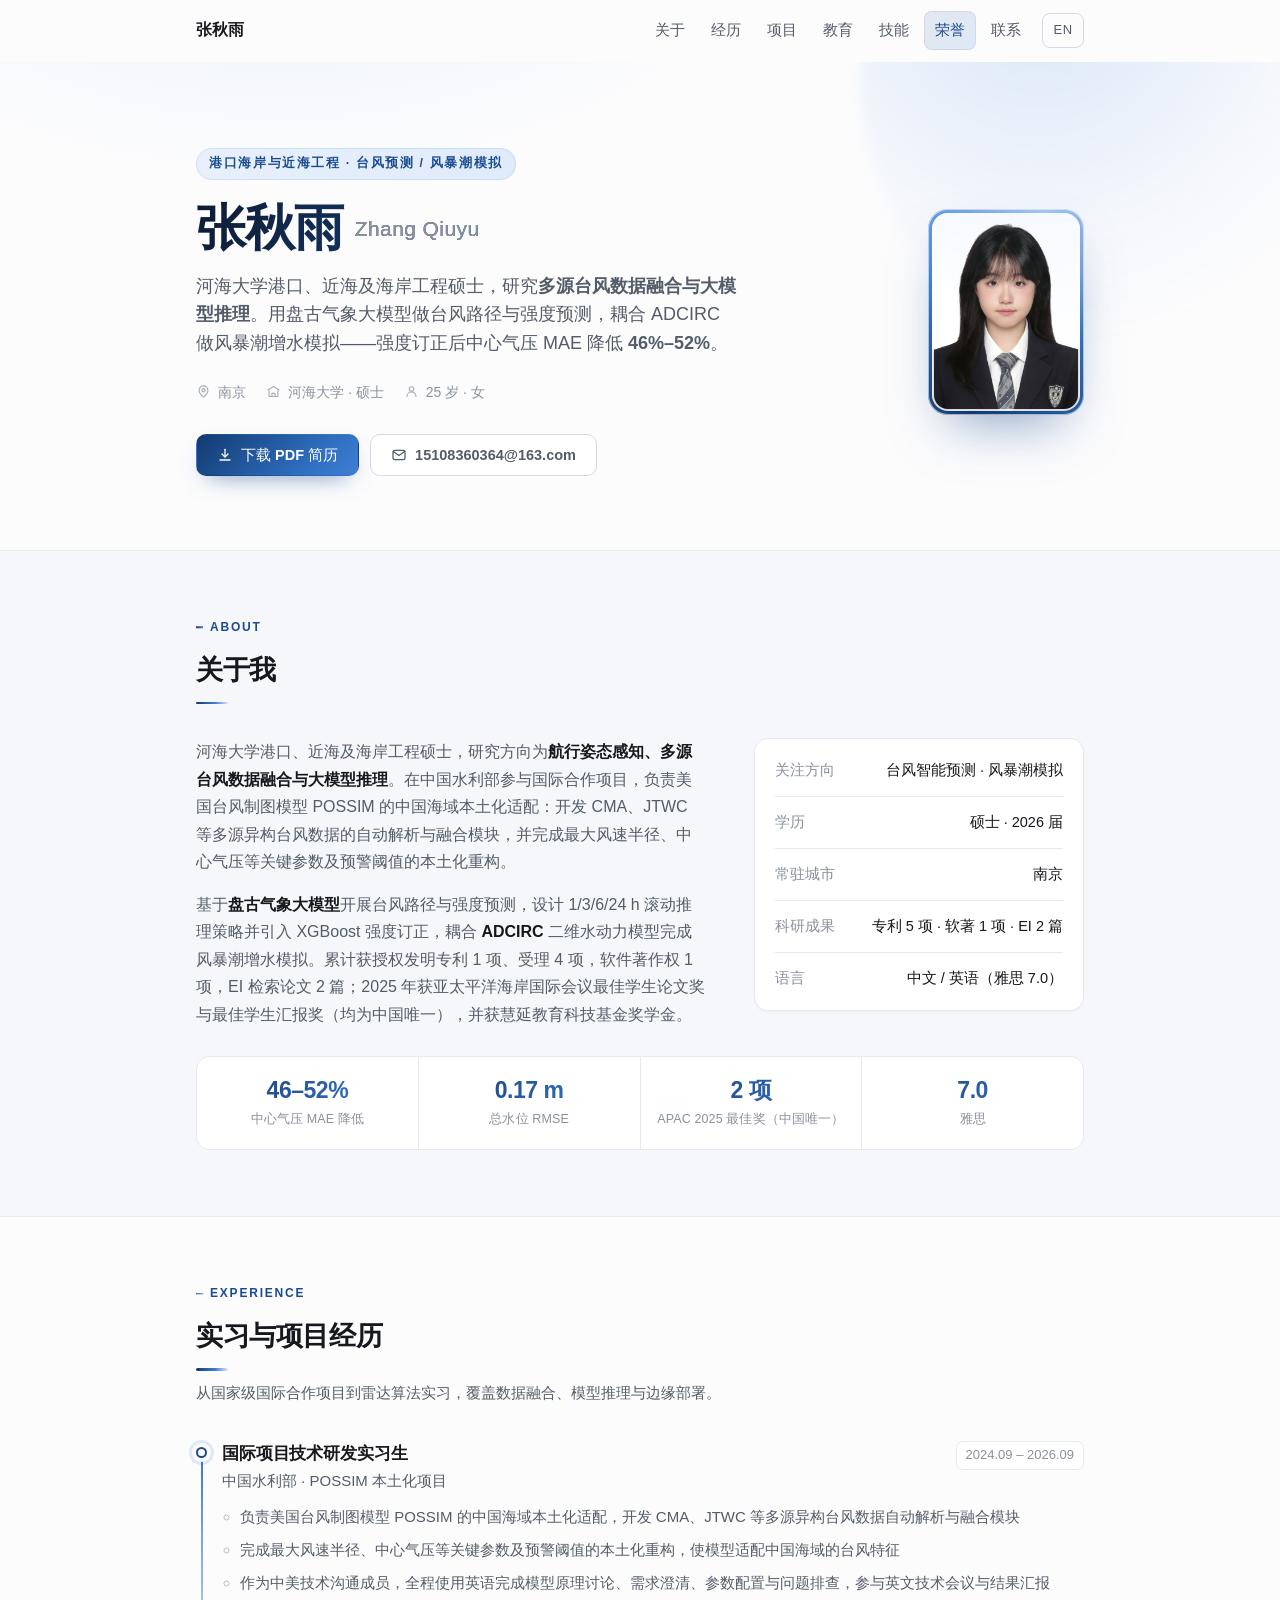
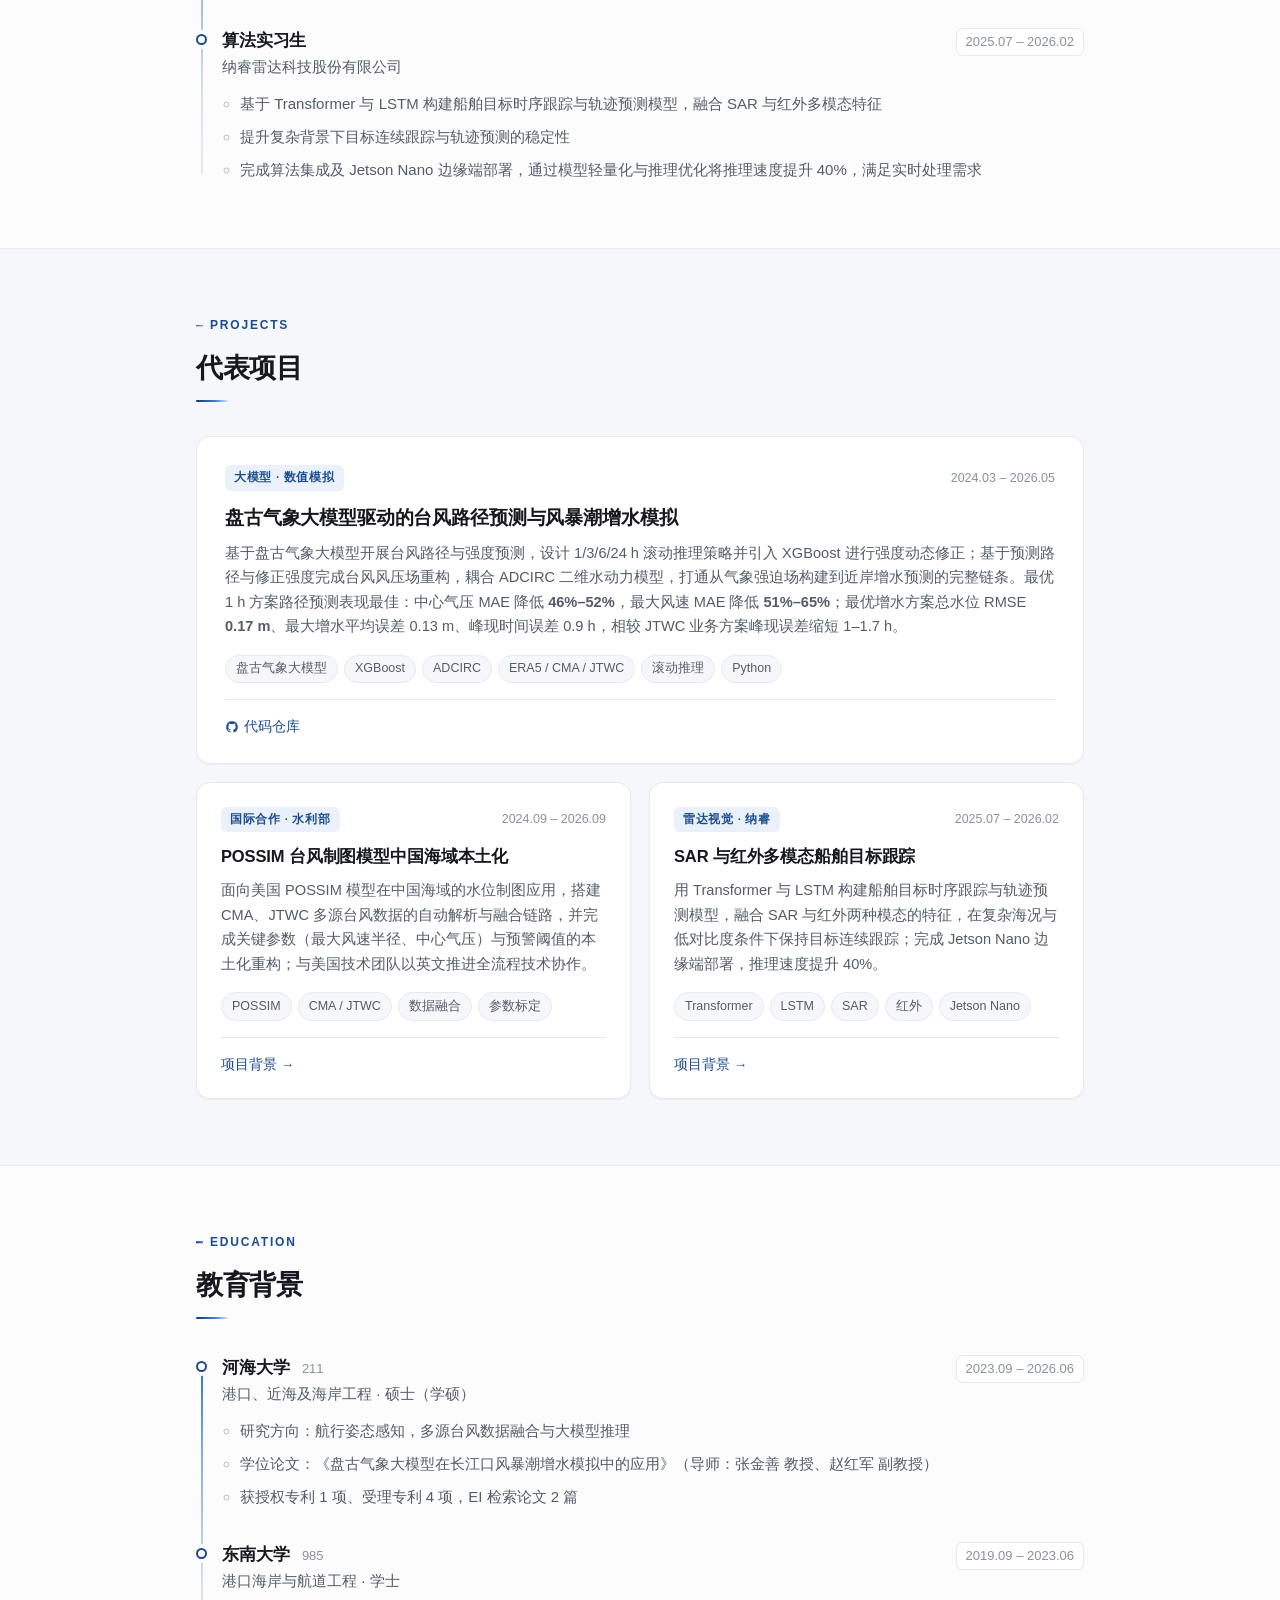
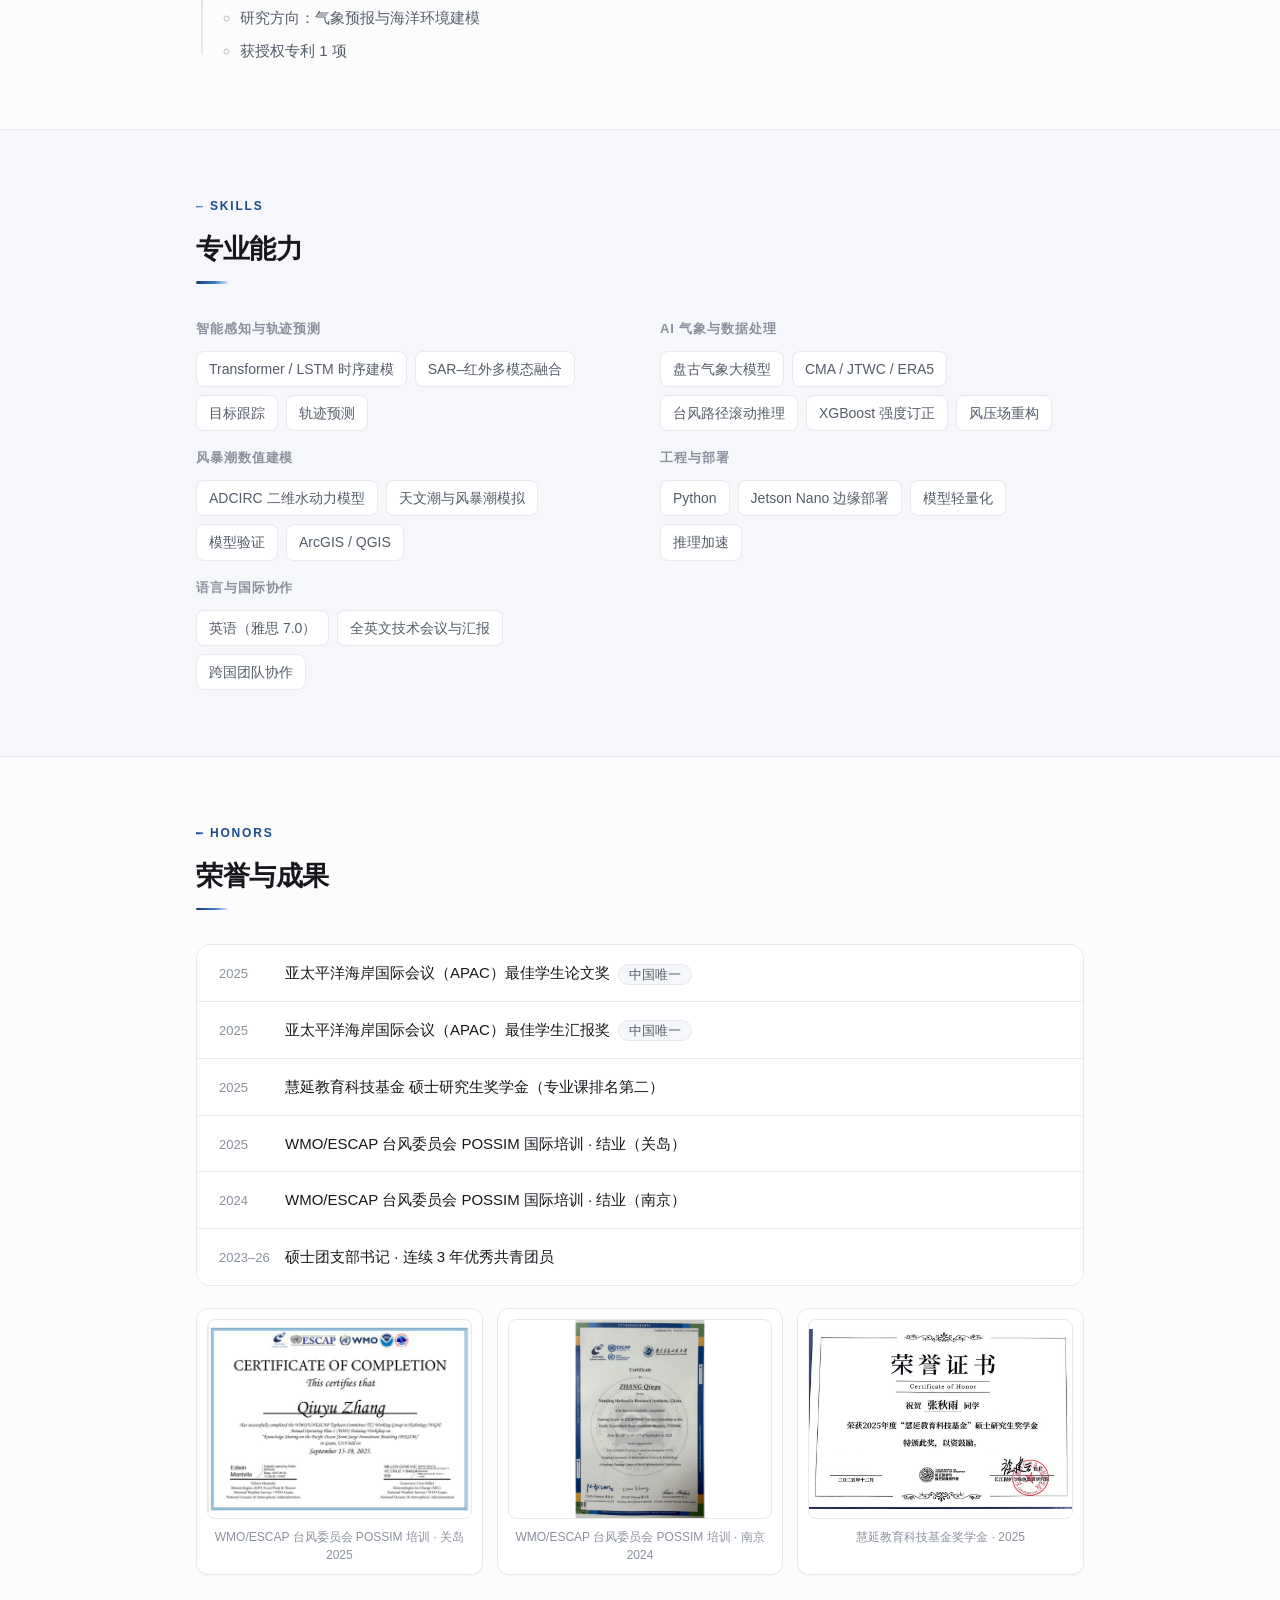
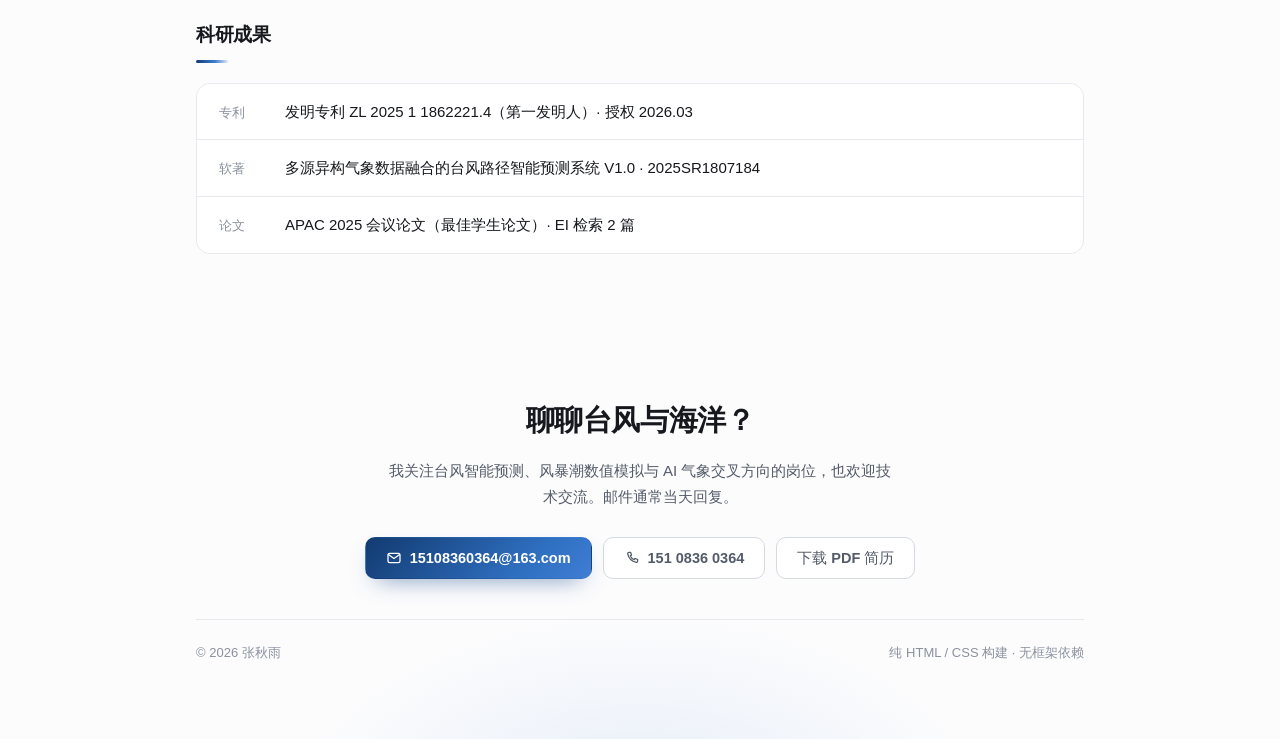
==== commit 64e5a534: "补全个人信息：25 岁 · 女" ====
--- a/index.html
+++ b/index.html
@@ -63,7 +63,7 @@
           </li>
           <li>
             <svg viewBox="0 0 24 24" fill="none" stroke="currentColor" stroke-width="1.8" stroke-linecap="round" stroke-linejoin="round"><circle cx="12" cy="8" r="3.6"/><path d="M4.8 20a7.2 7.2 0 0 1 14.4 0"/></svg>
-            25 岁
+            25 岁 · 女
           </li>
         </ul>
 
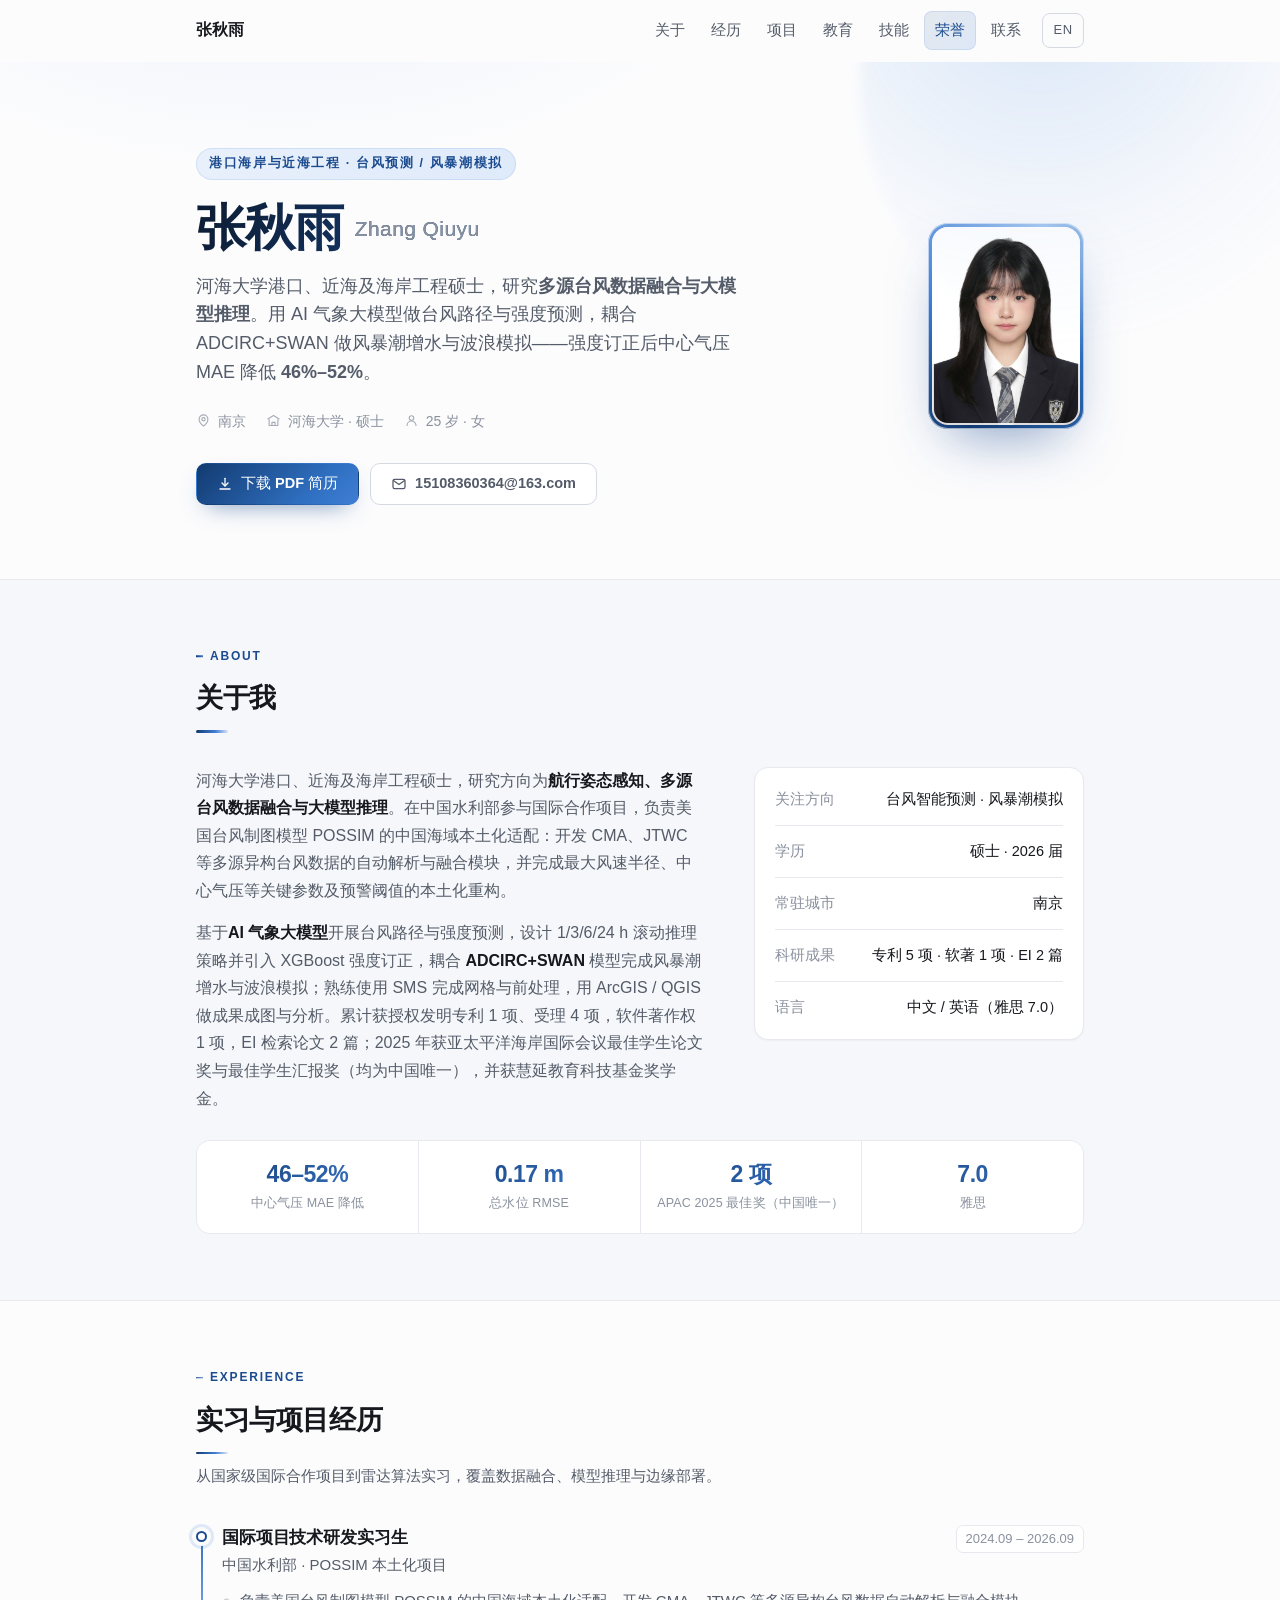
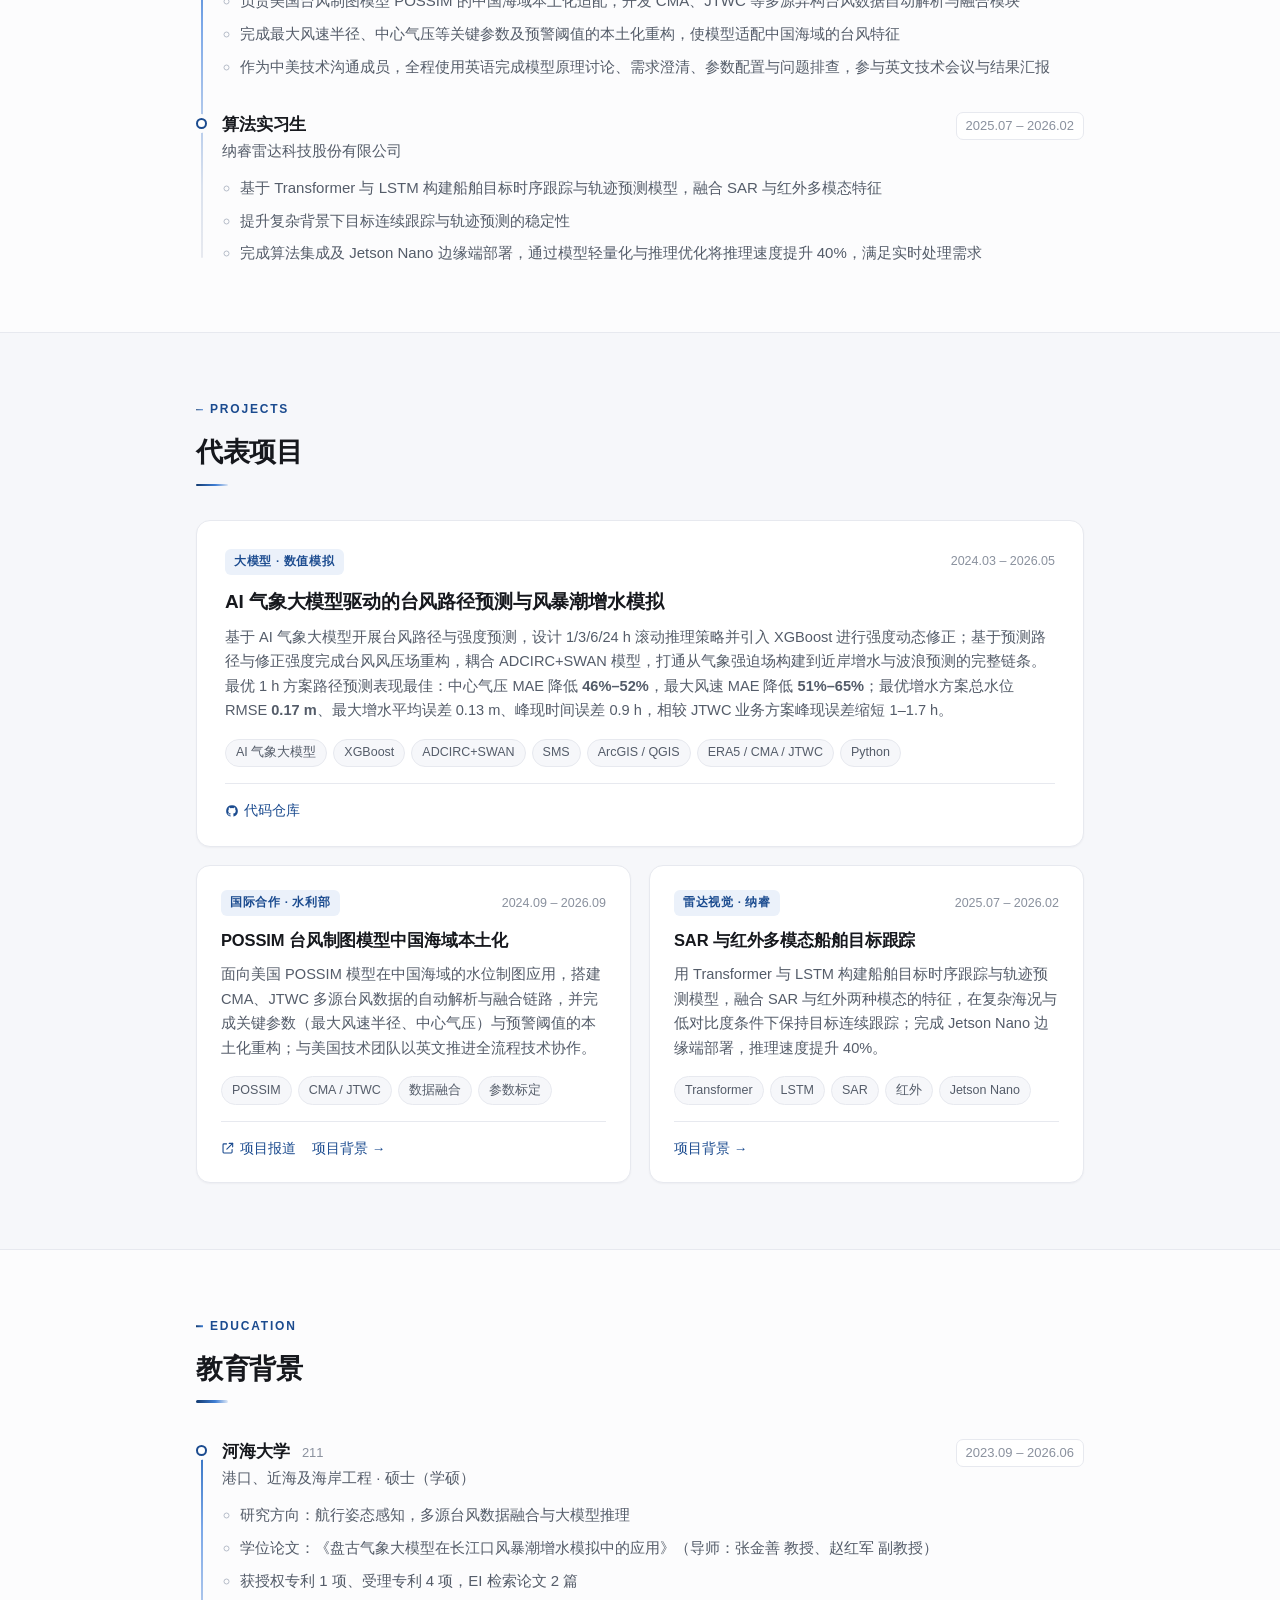
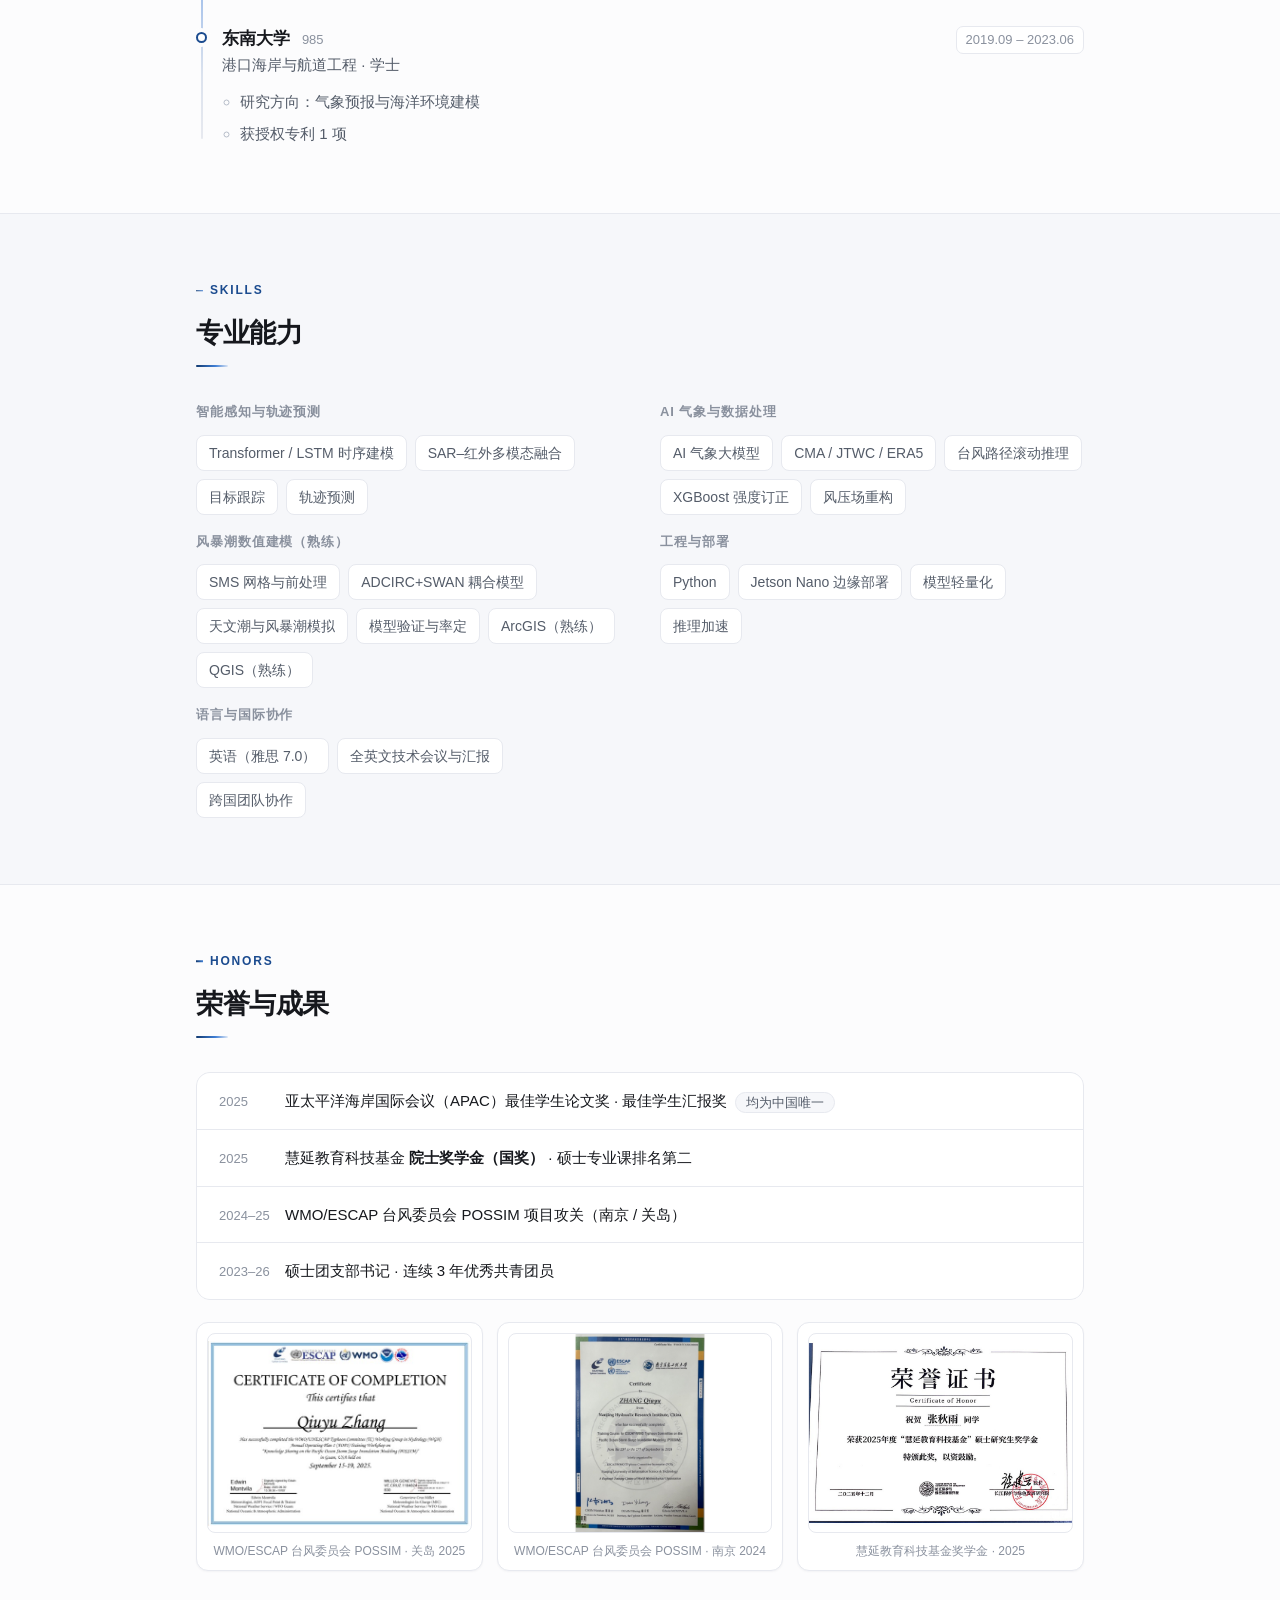
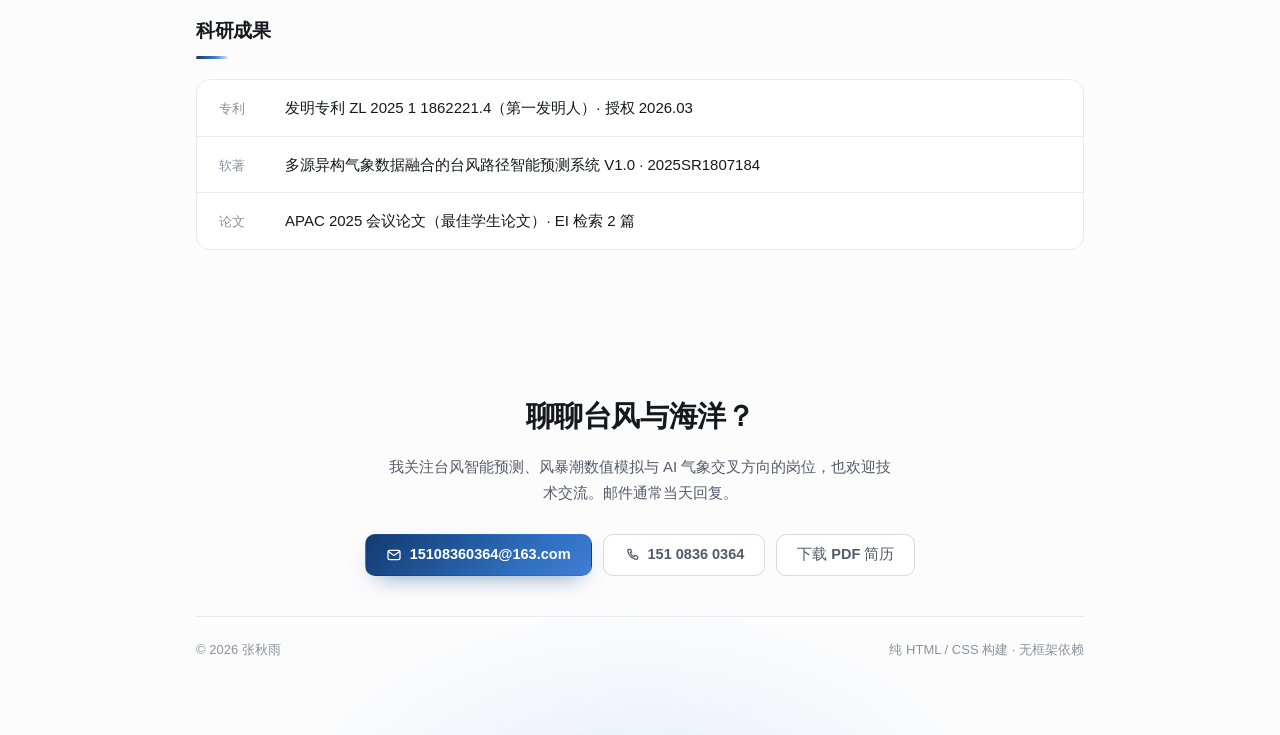
==== commit bc4e7ba8: "按反馈修订：AI气象大模型表述、突出SMS/ADCIRC+SWAN/QGIS等建模软件、POSSIM项目报道链接、荣誉合并、奖学金标注国奖" ====
--- a/index.html
+++ b/index.html
@@ -4,7 +4,7 @@
 <meta charset="UTF-8">
 <meta name="viewport" content="width=device-width, initial-scale=1">
 <title>张秋雨 · 港口海岸与近海工程 | 台风智能预测 · 风暴潮模拟</title>
-<meta name="description" content="张秋雨，河海大学港口、近海及海岸工程硕士。研究多源台风数据融合与大模型推理，基于盘古气象大模型与 ADCIRC 开展台风路径预测与风暴潮增水模拟。">
+<meta name="description" content="张秋雨，河海大学港口、近海及海岸工程硕士。研究多源台风数据融合与大模型推理，基于 AI 气象大模型与 ADCIRC+SWAN 开展台风路径预测与风暴潮增水模拟。">
 <meta name="author" content="张秋雨">
 <meta property="og:title" content="张秋雨 · 台风智能预测与风暴潮模拟">
 <meta property="og:description" content="多源台风数据融合 · 大模型推理 · 风暴潮数值模拟">
@@ -49,7 +49,7 @@
         <p class="hero__eyebrow">港口海岸与近海工程 · 台风预测 / 风暴潮模拟</p>
         <h1 class="hero__name">张秋雨<small>Zhang Qiuyu</small></h1>
         <p class="hero__role">
-          河海大学港口、近海及海岸工程硕士，研究<strong>多源台风数据融合与大模型推理</strong>。用盘古气象大模型做台风路径与强度预测，耦合 ADCIRC 做风暴潮增水模拟——强度订正后中心气压 MAE 降低 <strong>46%–52%</strong>。
+          河海大学港口、近海及海岸工程硕士，研究<strong>多源台风数据融合与大模型推理</strong>。用 AI 气象大模型做台风路径与强度预测，耦合 ADCIRC+SWAN 做风暴潮增水与波浪模拟——强度订正后中心气压 MAE 降低 <strong>46%–52%</strong>。
         </p>
 
         <ul class="hero__meta">
@@ -99,7 +99,7 @@
             河海大学港口、近海及海岸工程硕士，研究方向为<strong>航行姿态感知、多源台风数据融合与大模型推理</strong>。在中国水利部参与国际合作项目，负责美国台风制图模型 POSSIM 的中国海域本土化适配：开发 CMA、JTWC 等多源异构台风数据的自动解析与融合模块，并完成最大风速半径、中心气压等关键参数及预警阈值的本土化重构。
           </p>
           <p>
-            基于<strong>盘古气象大模型</strong>开展台风路径与强度预测，设计 1/3/6/24 h 滚动推理策略并引入 XGBoost 强度订正，耦合 <strong>ADCIRC</strong> 二维水动力模型完成风暴潮增水模拟。累计获授权发明专利 1 项、受理 4 项，软件著作权 1 项，EI 检索论文 2 篇；2025 年获亚太平洋海岸国际会议最佳学生论文奖与最佳学生汇报奖（均为中国唯一），并获慧延教育科技基金奖学金。
+            基于<strong>AI 气象大模型</strong>开展台风路径与强度预测，设计 1/3/6/24 h 滚动推理策略并引入 XGBoost 强度订正，耦合 <strong>ADCIRC+SWAN</strong> 模型完成风暴潮增水与波浪模拟；熟练使用 SMS 完成网格与前处理，用 ArcGIS / QGIS 做成果成图与分析。累计获授权发明专利 1 项、受理 4 项，软件著作权 1 项，EI 检索论文 2 篇；2025 年获亚太平洋海岸国际会议最佳学生论文奖与最佳学生汇报奖（均为中国唯一），并获慧延教育科技基金奖学金。
           </p>
         </div>
 
@@ -185,17 +185,18 @@
             <span class="card__date">2024.03 – 2026.05</span>
           </div>
           <h3 class="card__title">
-            <a href="https://github.com/ccccty/typhoonpangu" target="_blank" rel="noopener">盘古气象大模型驱动的台风路径预测与风暴潮增水模拟</a>
+            <a href="https://github.com/ccccty/typhoonpangu" target="_blank" rel="noopener">AI 气象大模型驱动的台风路径预测与风暴潮增水模拟</a>
           </h3>
           <p class="card__desc">
-            基于盘古气象大模型开展台风路径与强度预测，设计 1/3/6/24 h 滚动推理策略并引入 XGBoost 进行强度动态修正；基于预测路径与修正强度完成台风风压场重构，耦合 ADCIRC 二维水动力模型，打通从气象强迫场构建到近岸增水预测的完整链条。最优 1 h 方案路径预测表现最佳：中心气压 MAE 降低 <strong>46%–52%</strong>，最大风速 MAE 降低 <strong>51%–65%</strong>；最优增水方案总水位 RMSE <strong>0.17 m</strong>、最大增水平均误差 0.13 m、峰现时间误差 0.9 h，相较 JTWC 业务方案峰现误差缩短 1–1.7 h。
+            基于 AI 气象大模型开展台风路径与强度预测，设计 1/3/6/24 h 滚动推理策略并引入 XGBoost 进行强度动态修正；基于预测路径与修正强度完成台风风压场重构，耦合 ADCIRC+SWAN 模型，打通从气象强迫场构建到近岸增水与波浪预测的完整链条。最优 1 h 方案路径预测表现最佳：中心气压 MAE 降低 <strong>46%–52%</strong>，最大风速 MAE 降低 <strong>51%–65%</strong>；最优增水方案总水位 RMSE <strong>0.17 m</strong>、最大增水平均误差 0.13 m、峰现时间误差 0.9 h，相较 JTWC 业务方案峰现误差缩短 1–1.7 h。
           </p>
           <div class="card__stack">
-            <span class="chip">盘古气象大模型</span>
+            <span class="chip">AI 气象大模型</span>
             <span class="chip">XGBoost</span>
-            <span class="chip">ADCIRC</span>
+            <span class="chip">ADCIRC+SWAN</span>
+            <span class="chip">SMS</span>
+            <span class="chip">ArcGIS / QGIS</span>
             <span class="chip">ERA5 / CMA / JTWC</span>
-            <span class="chip">滚动推理</span>
             <span class="chip">Python</span>
           </div>
           <div class="card__links">
@@ -222,6 +223,10 @@
             <span class="chip">参数标定</span>
           </div>
           <div class="card__links">
+            <a href="https://mp.weixin.qq.com/s/tonPh8E_O9qVgUuTpgzXSg" target="_blank" rel="noopener">
+              <svg viewBox="0 0 24 24" fill="none" stroke="currentColor" stroke-width="1.9" stroke-linecap="round" stroke-linejoin="round"><path d="M14 4h6v6"/><path d="M20 4 10 14"/><path d="M19 14.5V19a1.5 1.5 0 0 1-1.5 1.5H5A1.5 1.5 0 0 1 3.5 19V6.5A1.5 1.5 0 0 1 5 5h4.5"/></svg>
+              项目报道
+            </a>
             <a href="#experience">项目背景 →</a>
           </div>
         </article>
@@ -317,7 +322,7 @@
         <div>
           <p class="skill__label">AI 气象与数据处理</p>
           <ul class="skill__list">
-            <li>盘古气象大模型</li>
+            <li>AI 气象大模型</li>
             <li>CMA / JTWC / ERA5</li>
             <li>台风路径滚动推理</li>
             <li>XGBoost 强度订正</li>
@@ -326,12 +331,14 @@
         </div>
 
         <div>
-          <p class="skill__label">风暴潮数值建模</p>
+          <p class="skill__label">风暴潮数值建模（熟练）</p>
           <ul class="skill__list">
-            <li>ADCIRC 二维水动力模型</li>
+            <li>SMS 网格与前处理</li>
+            <li>ADCIRC+SWAN 耦合模型</li>
             <li>天文潮与风暴潮模拟</li>
-            <li>模型验证</li>
-            <li>ArcGIS / QGIS</li>
+            <li>模型验证与率定</li>
+            <li>ArcGIS（熟练）</li>
+            <li>QGIS（熟练）</li>
           </ul>
         </div>
 
@@ -366,26 +373,24 @@
       </div>
 
       <ul class="honors reveal">
-        <li><span class="honors__year">2025</span><span class="honors__name">亚太平洋海岸国际会议（APAC）最佳学生论文奖<span class="chip" style="margin-left:8px">中国唯一</span></span></li>
-        <li><span class="honors__year">2025</span><span class="honors__name">亚太平洋海岸国际会议（APAC）最佳学生汇报奖<span class="chip" style="margin-left:8px">中国唯一</span></span></li>
-        <li><span class="honors__year">2025</span><span class="honors__name">慧延教育科技基金 硕士研究生奖学金（专业课排名第二）</span></li>
-        <li><span class="honors__year">2025</span><span class="honors__name">WMO/ESCAP 台风委员会 POSSIM 国际培训 · 结业（关岛）</span></li>
-        <li><span class="honors__year">2024</span><span class="honors__name">WMO/ESCAP 台风委员会 POSSIM 国际培训 · 结业（南京）</span></li>
+        <li><span class="honors__year">2025</span><span class="honors__name">亚太平洋海岸国际会议（APAC）最佳学生论文奖 · 最佳学生汇报奖<span class="chip" style="margin-left:8px">均为中国唯一</span></span></li>
+        <li><span class="honors__year">2025</span><span class="honors__name">慧延教育科技基金 <strong>院士奖学金（国奖）</strong> · 硕士专业课排名第二</span></li>
+        <li><span class="honors__year">2024–25</span><span class="honors__name">WMO/ESCAP 台风委员会 POSSIM 项目攻关（南京 / 关岛）</span></li>
         <li><span class="honors__year">2023–26</span><span class="honors__name">硕士团支部书记 · 连续 3 年优秀共青团员</span></li>
       </ul>
 
       <div class="gallery reveal">
         <figure>
           <a href="assets/img/wmo-2025.jpg" target="_blank" rel="noopener">
-            <img src="assets/img/wmo-2025.jpg" alt="WMO/ESCAP 台风委员会 POSSIM 培训结业证书（关岛，2025）" loading="lazy">
+            <img src="assets/img/wmo-2025.jpg" alt="WMO/ESCAP 台风委员会 POSSIM 项目证书（关岛，2025）" loading="lazy">
           </a>
-          <figcaption>WMO/ESCAP 台风委员会 POSSIM 培训 · 关岛 2025</figcaption>
+          <figcaption>WMO/ESCAP 台风委员会 POSSIM · 关岛 2025</figcaption>
         </figure>
         <figure>
           <a href="assets/img/wmo-2024.jpg" target="_blank" rel="noopener">
-            <img src="assets/img/wmo-2024.jpg" alt="WMO/ESCAP 台风委员会 POSSIM 培训证书（南京，2024）" loading="lazy">
+            <img src="assets/img/wmo-2024.jpg" alt="WMO/ESCAP 台风委员会 POSSIM 项目证书（南京，2024）" loading="lazy">
           </a>
-          <figcaption>WMO/ESCAP 台风委员会 POSSIM 培训 · 南京 2024</figcaption>
+          <figcaption>WMO/ESCAP 台风委员会 POSSIM · 南京 2024</figcaption>
         </figure>
         <figure>
           <a href="assets/img/award-huiyan.jpg" target="_blank" rel="noopener">
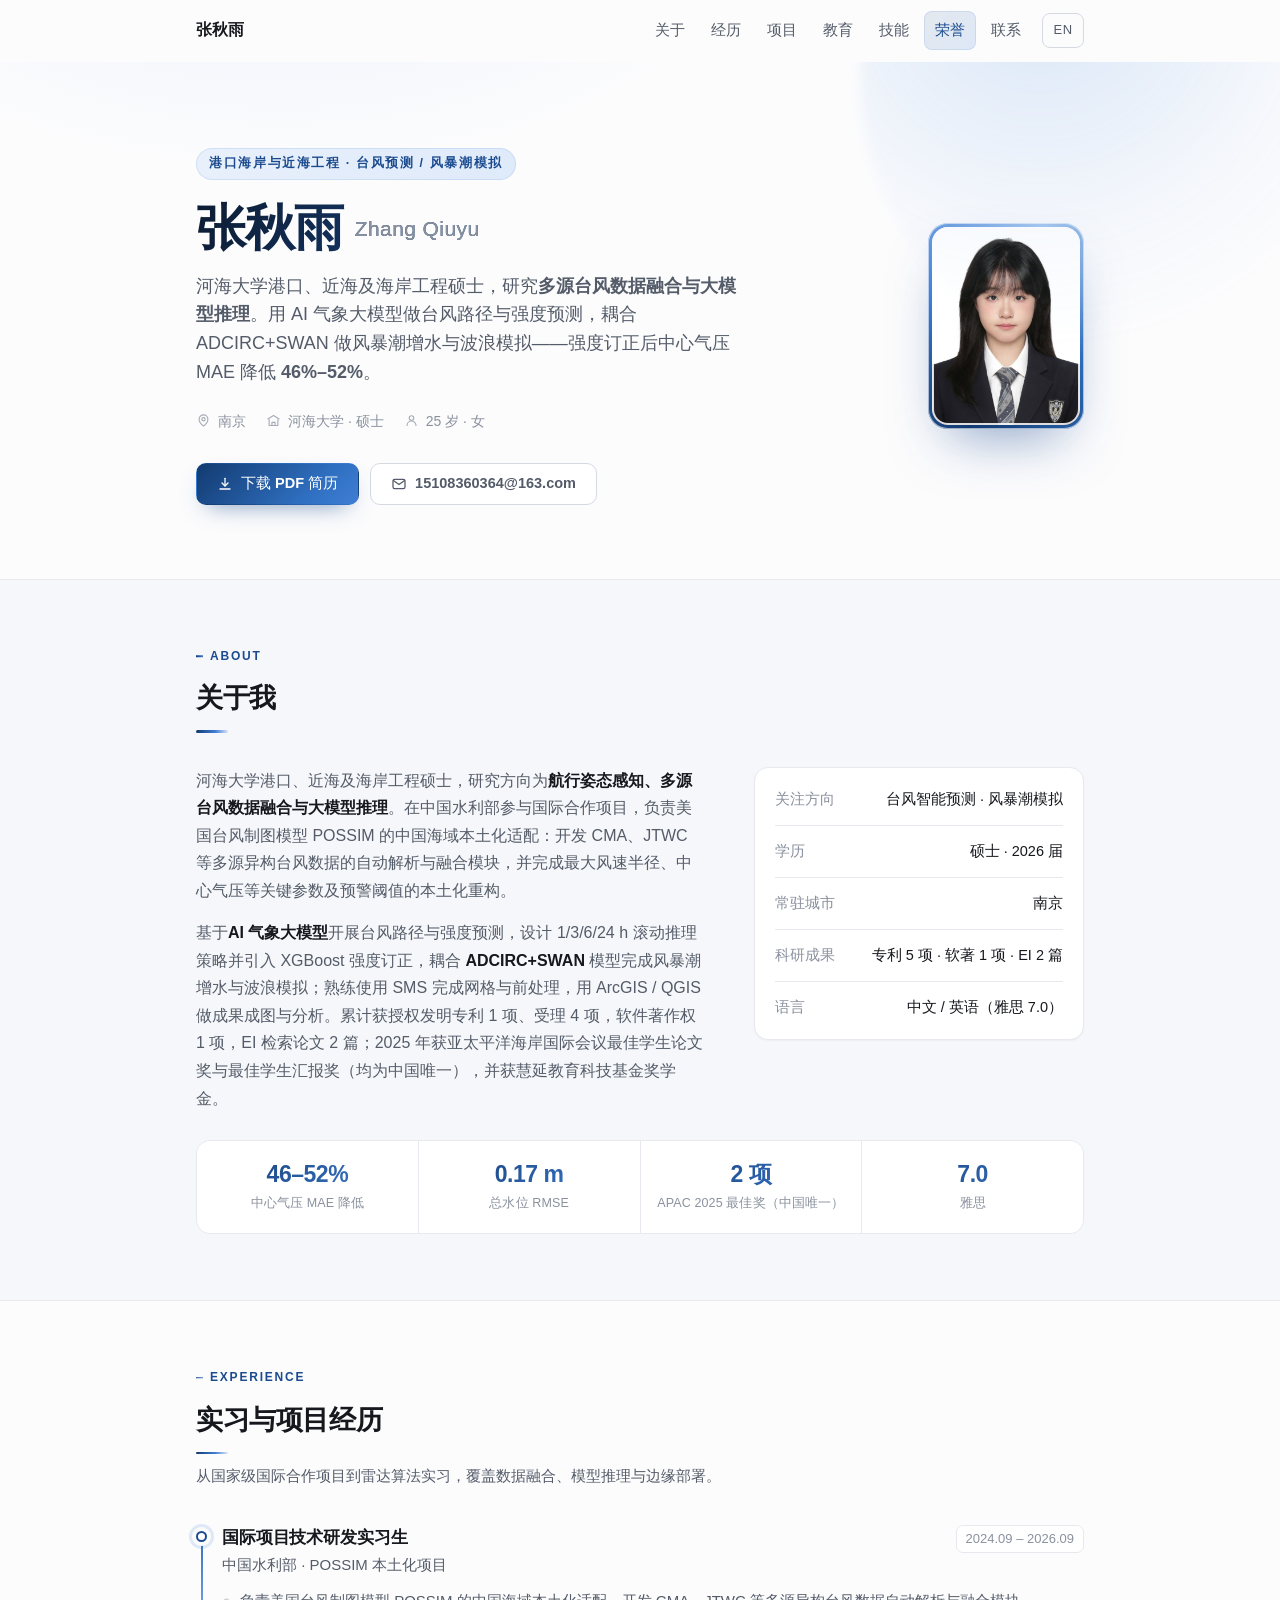
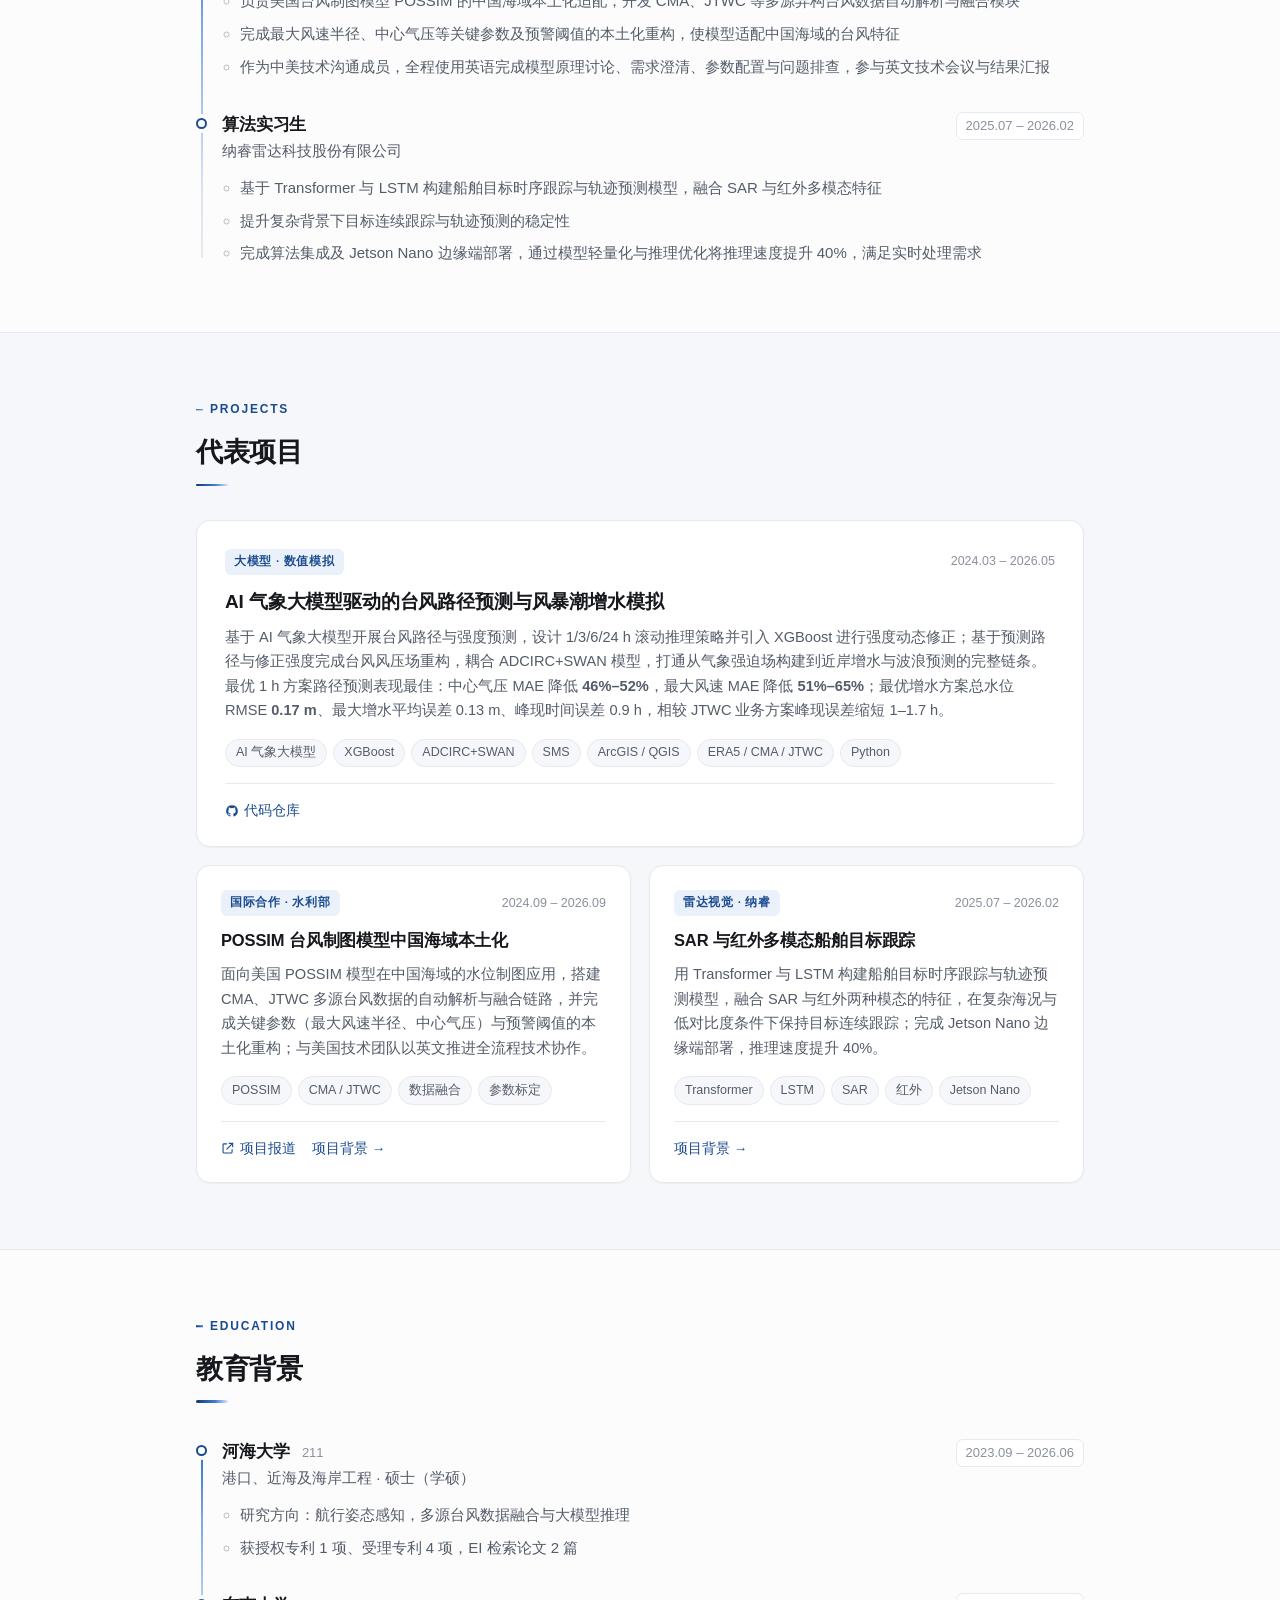
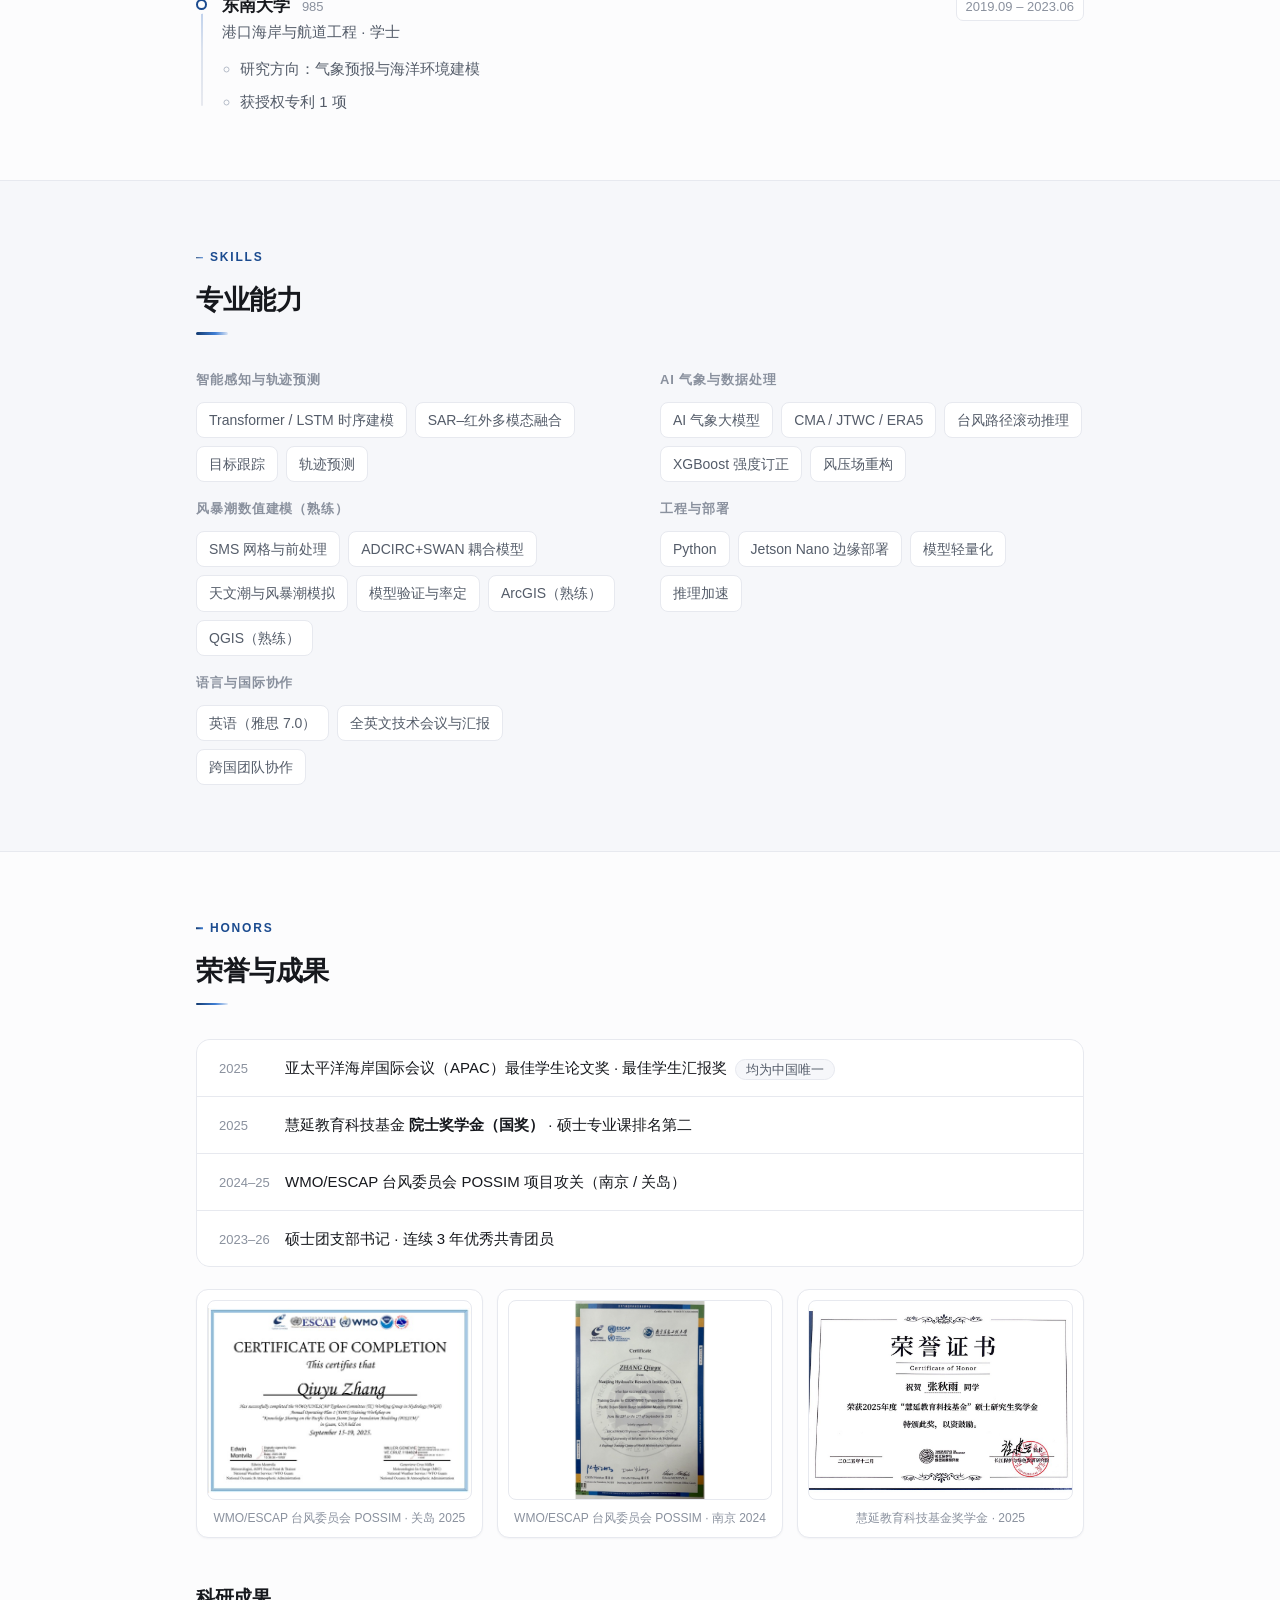
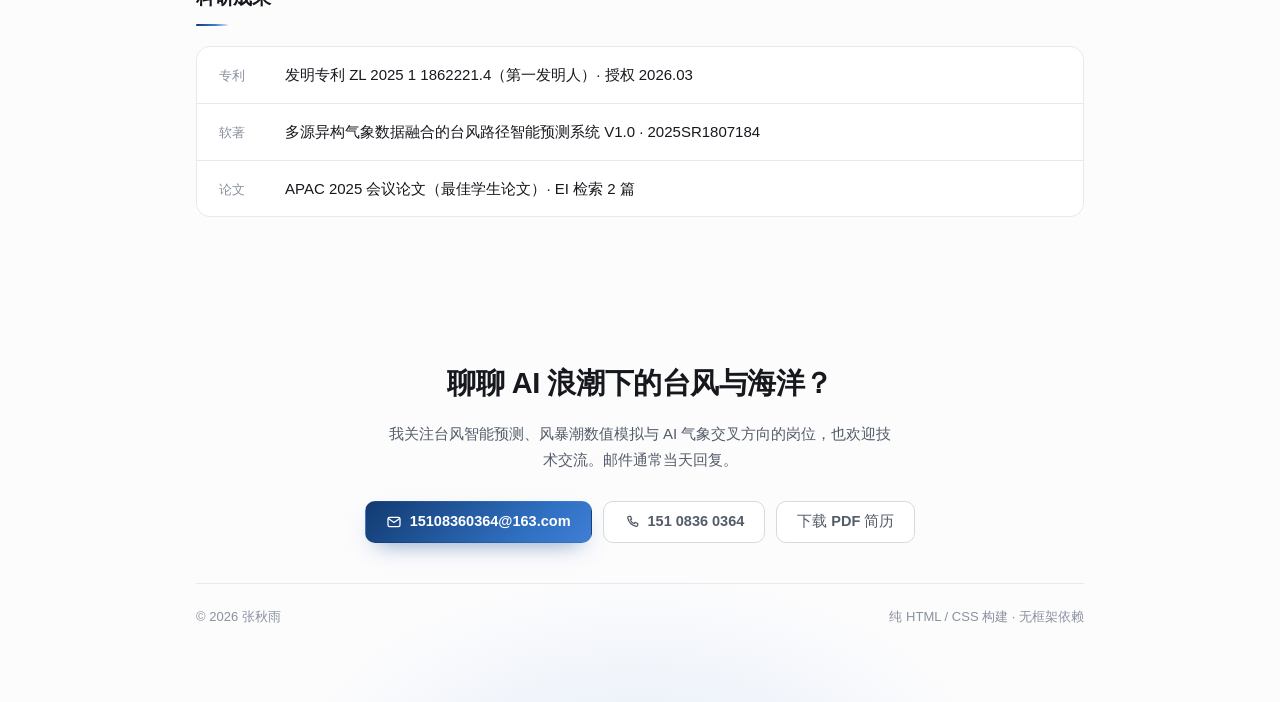
==== commit 7d936506: "删除教育背景中的学位论文行；联系标题改为“聊聊 AI 浪潮下的台风与海洋”" ====
--- a/index.html
+++ b/index.html
@@ -275,7 +275,6 @@
           <div class="tl-body">
             <ul>
               <li>研究方向：航行姿态感知，多源台风数据融合与大模型推理</li>
-              <li>学位论文：《盘古气象大模型在长江口风暴潮增水模拟中的应用》（导师：张金善 教授、赵红军 副教授）</li>
               <li>获授权专利 1 项、受理专利 4 项，EI 检索论文 2 篇</li>
             </ul>
           </div>
@@ -415,7 +414,7 @@
   <!-- ======================= 联系 ======================= -->
   <section class="contact" id="contact">
     <div class="wrap">
-      <h2 class="contact__title">聊聊台风与海洋？</h2>
+      <h2 class="contact__title">聊聊 AI 浪潮下的台风与海洋？</h2>
       <p class="contact__desc">
         我关注台风智能预测、风暴潮数值模拟与 AI 气象交叉方向的岗位，也欢迎技术交流。邮件通常当天回复。
       </p>
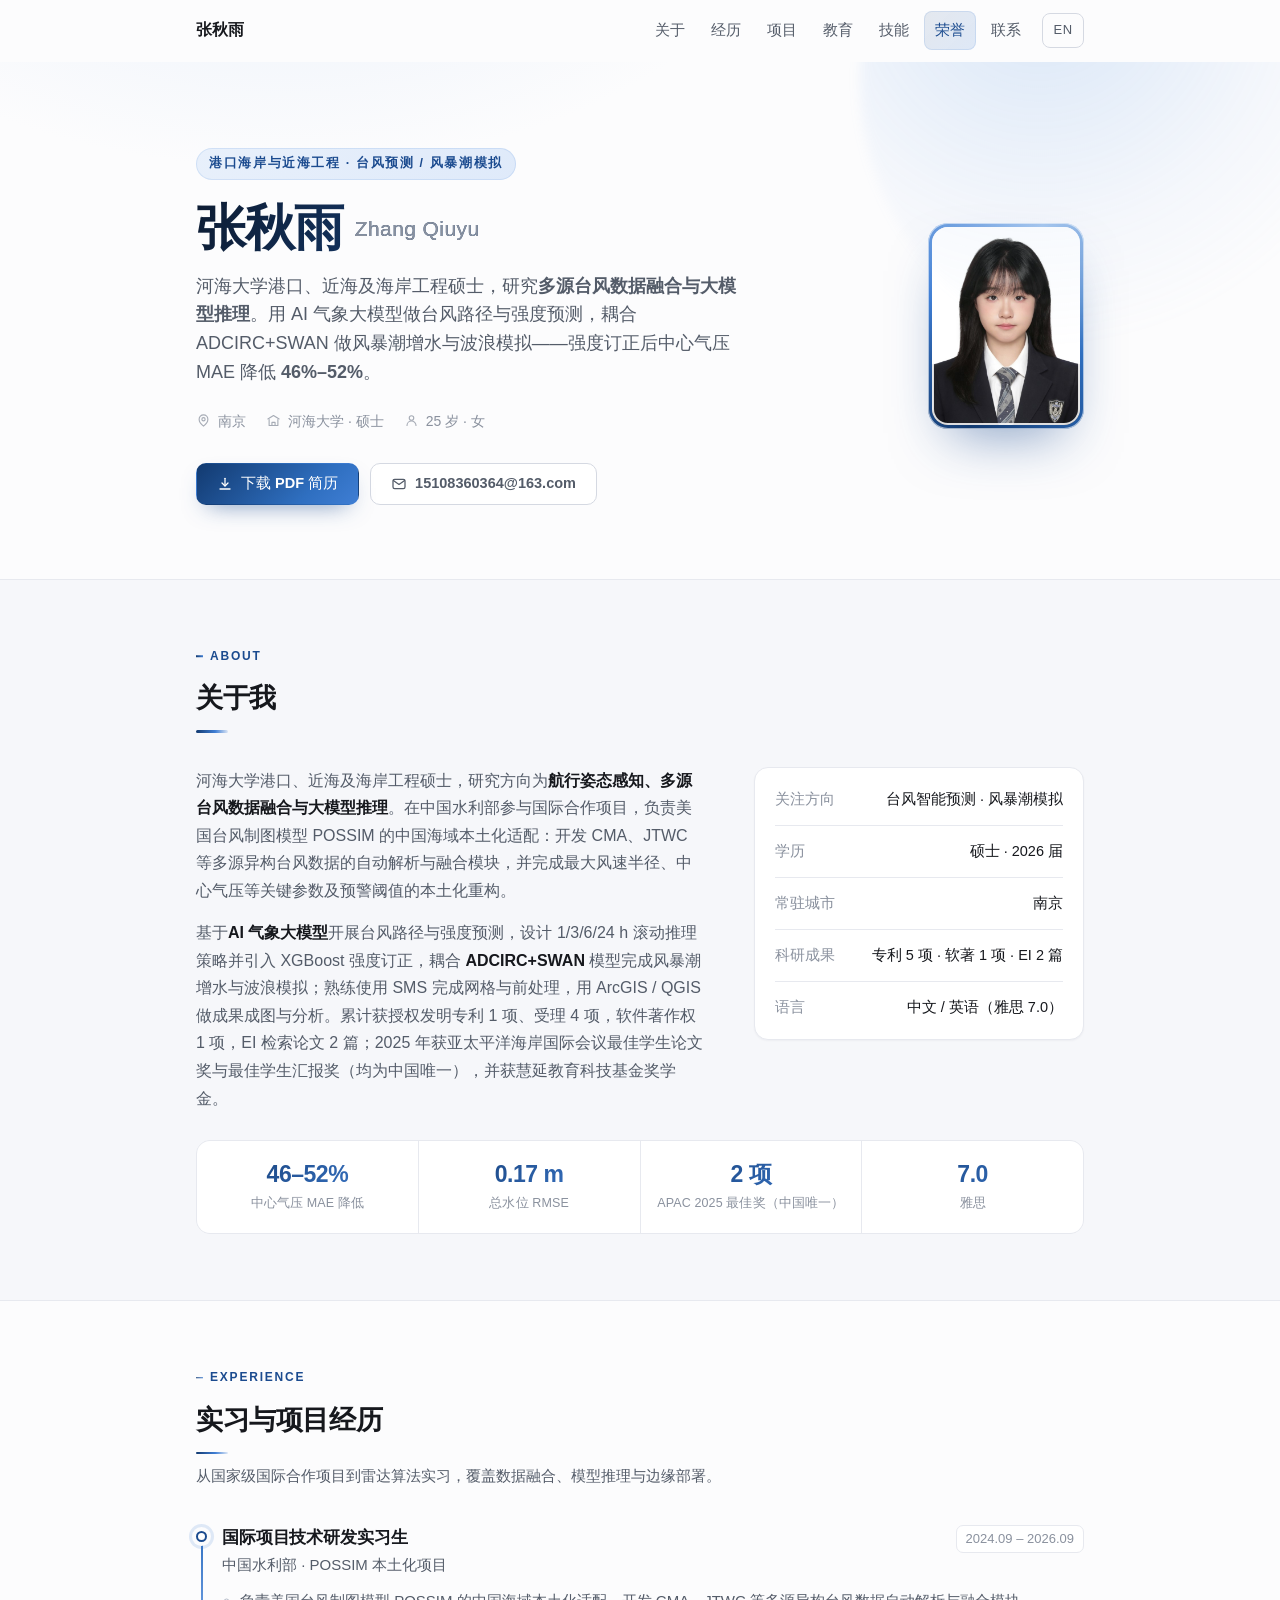
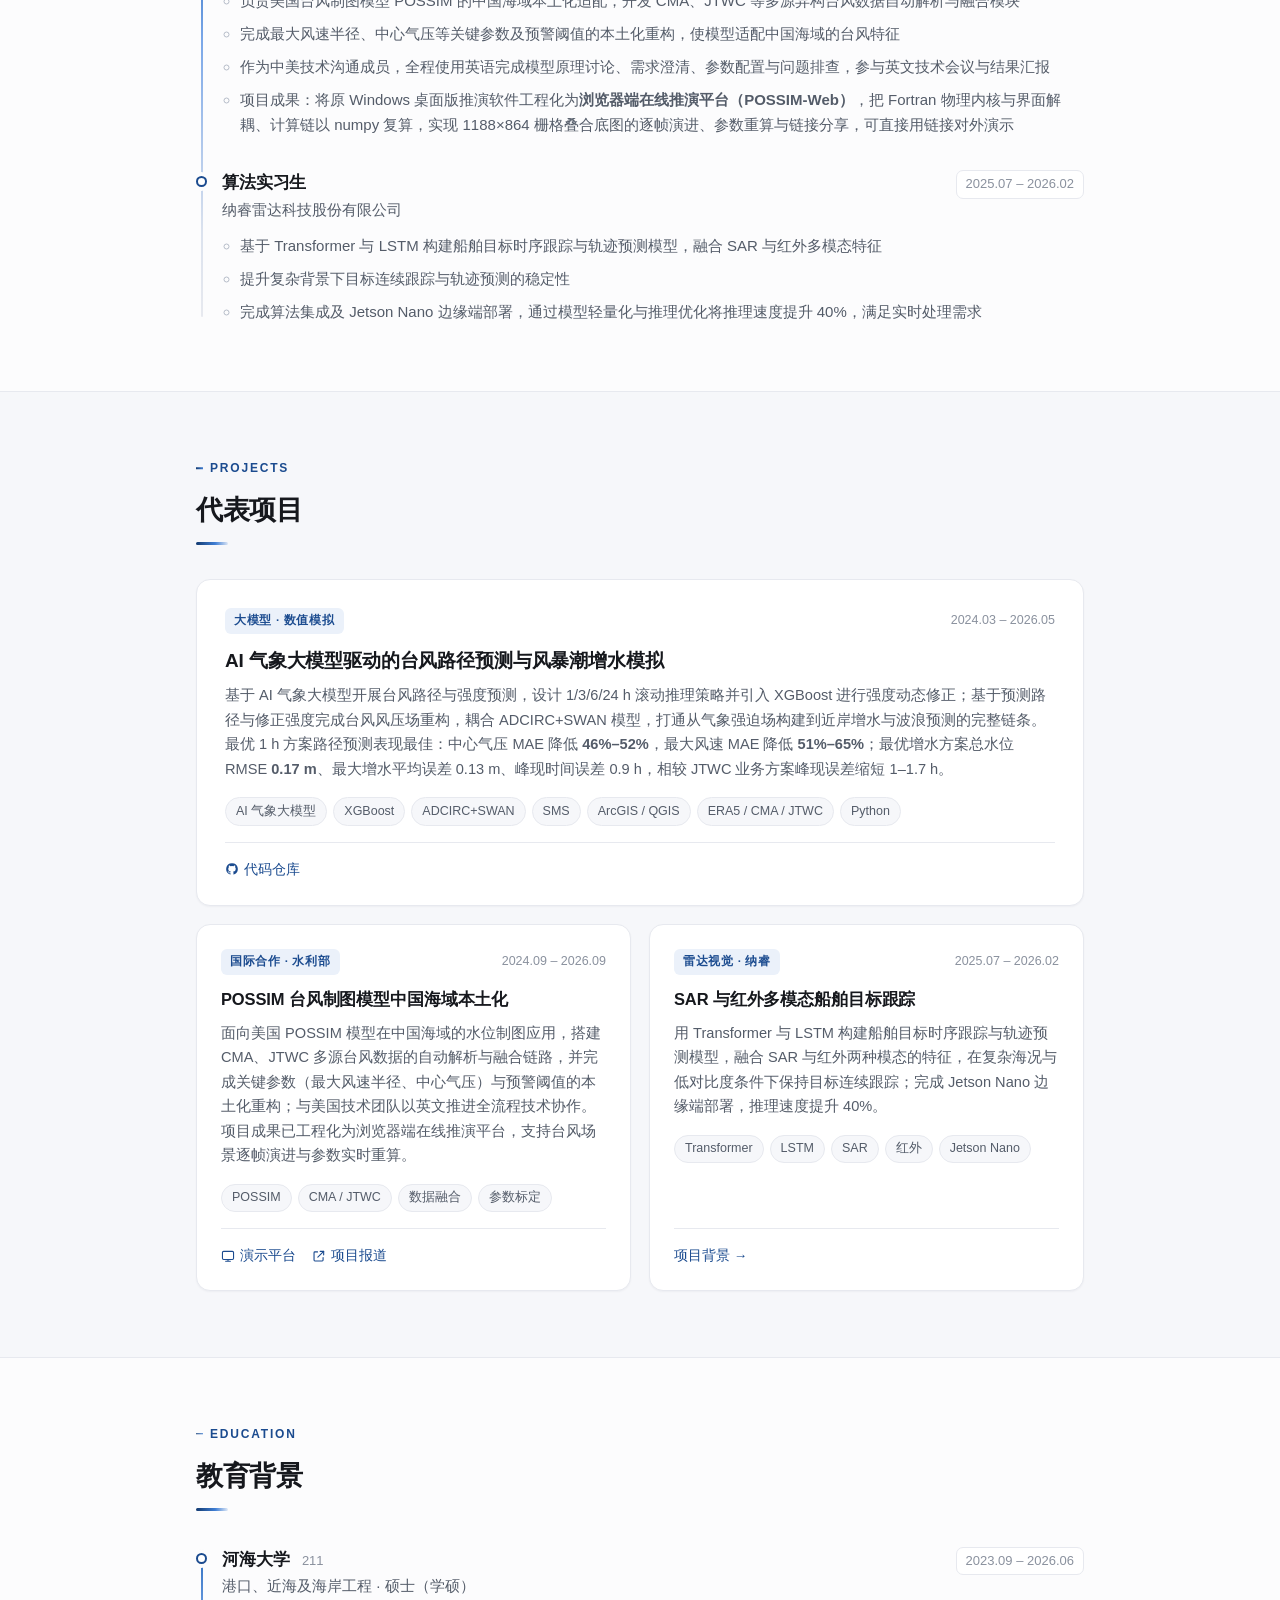
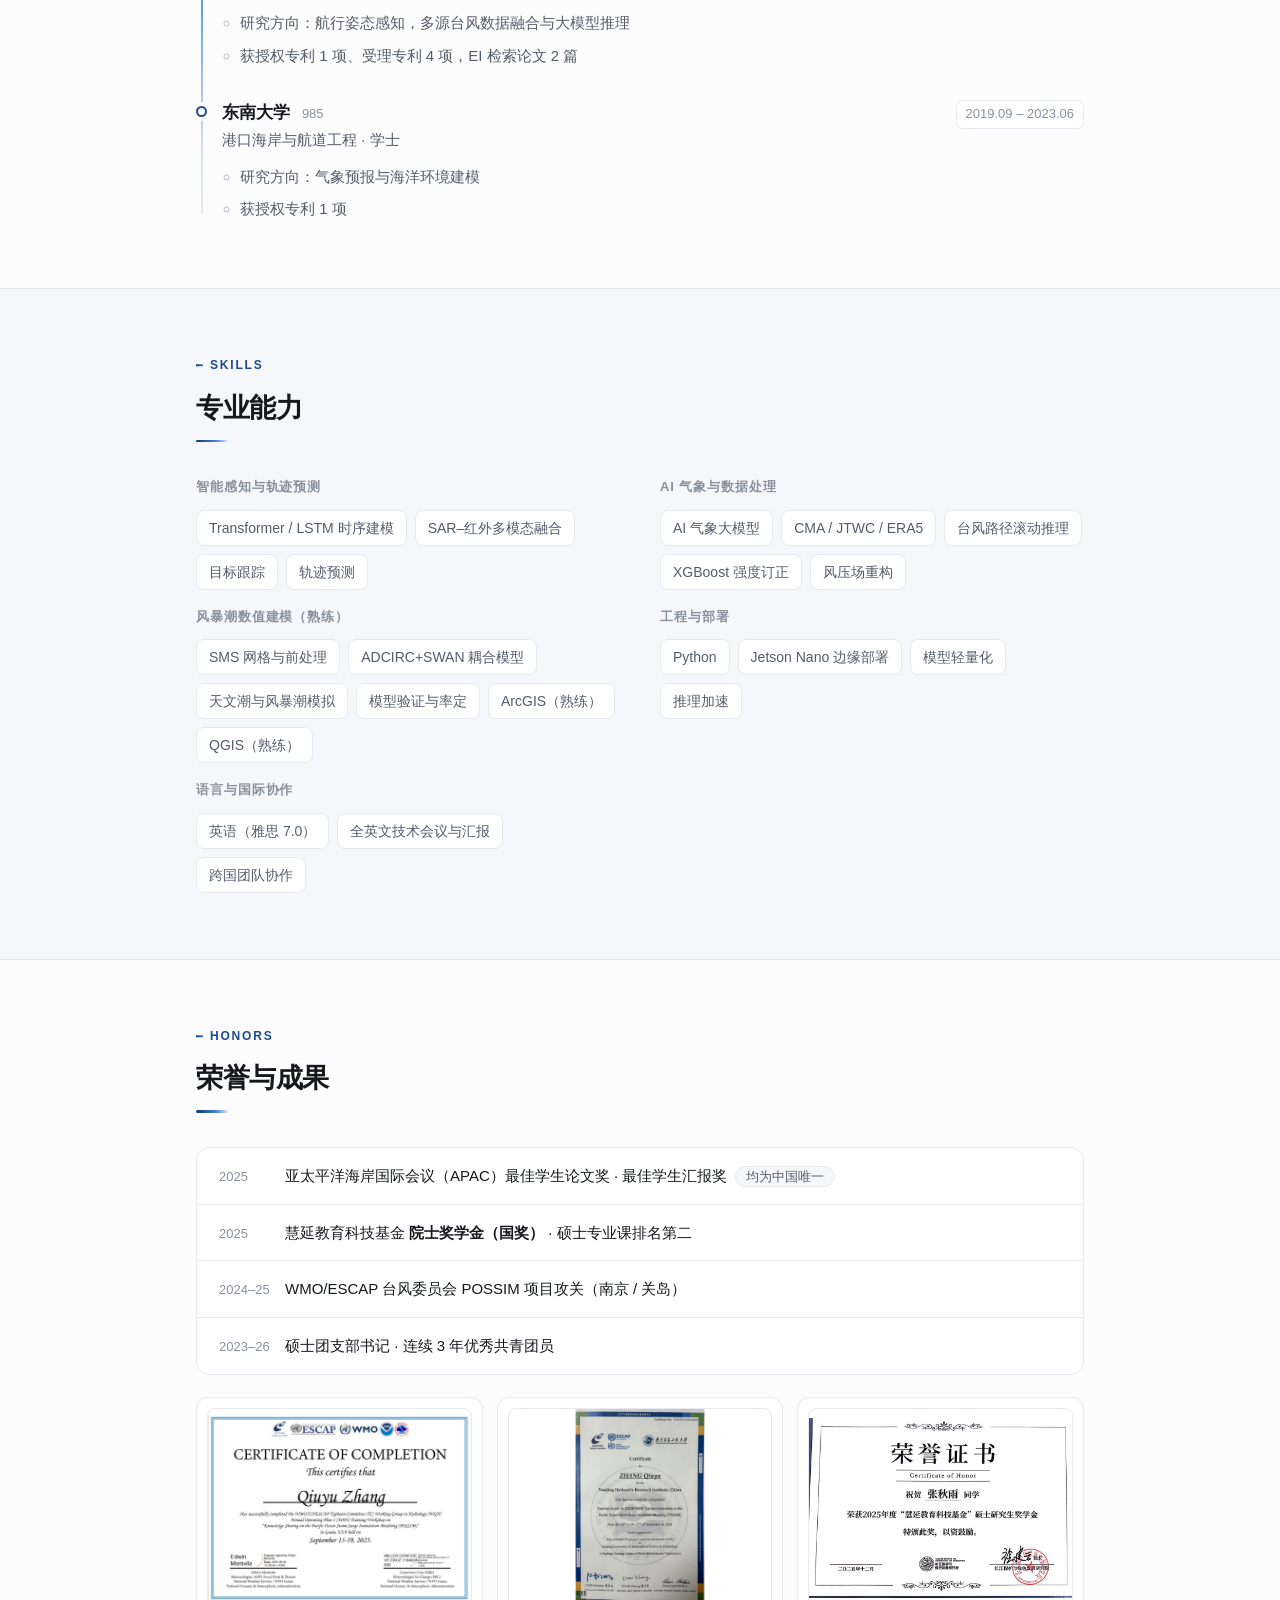
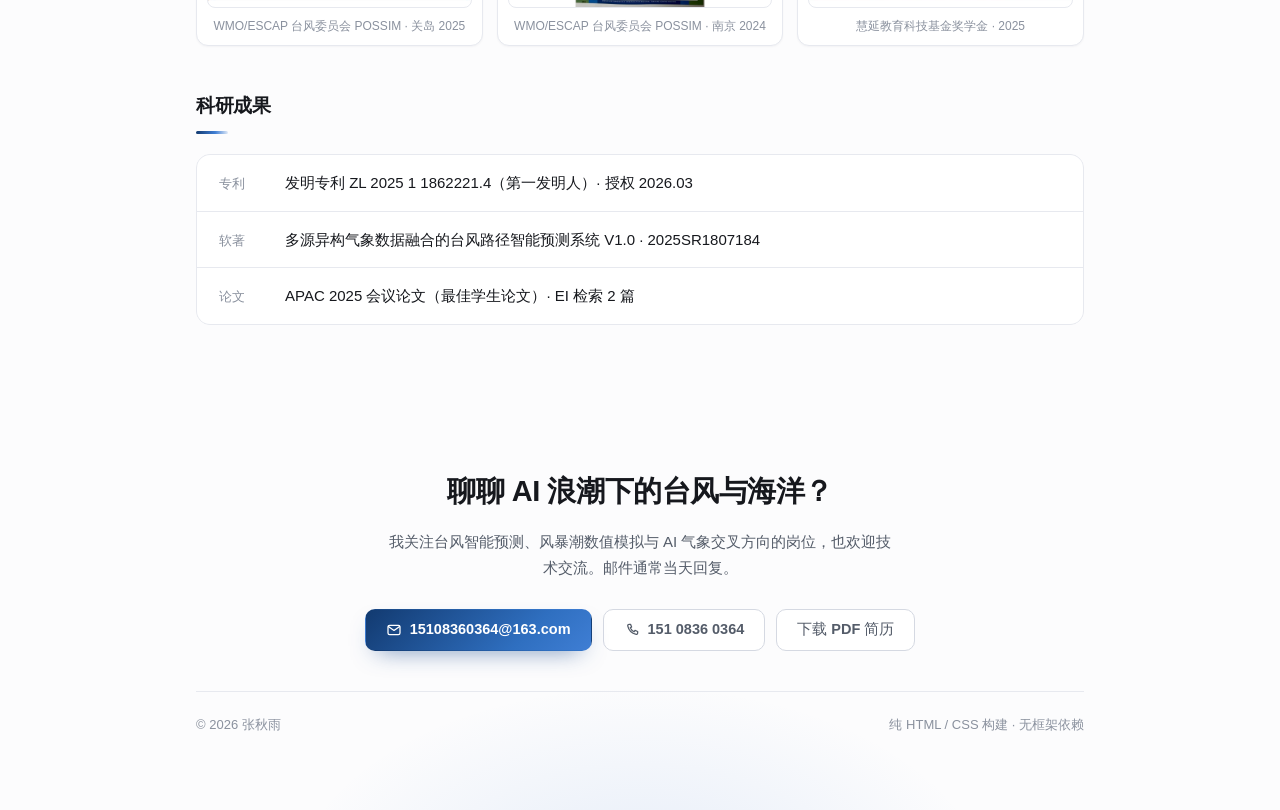
==== commit 4fd7e61e: "国际项目新增 POSSIM-Web 在线推演平台成果：经历条目、项目卡演示链接、简历页脚链接" ====
--- a/index.html
+++ b/index.html
@@ -146,6 +146,7 @@
               <li>负责美国台风制图模型 POSSIM 的中国海域本土化适配，开发 CMA、JTWC 等多源异构台风数据自动解析与融合模块</li>
               <li>完成最大风速半径、中心气压等关键参数及预警阈值的本土化重构，使模型适配中国海域的台风特征</li>
               <li>作为中美技术沟通成员，全程使用英语完成模型原理讨论、需求澄清、参数配置与问题排查，参与英文技术会议与结果汇报</li>
+              <li>项目成果：将原 Windows 桌面版推演软件工程化为<b>浏览器端在线推演平台（POSSIM-Web）</b>，把 Fortran 物理内核与界面解耦、计算链以 numpy 复算，实现 1188×864 栅格叠合底图的逐帧演进、参数重算与链接分享，可直接用链接对外演示</li>
             </ul>
           </div>
         </li>
@@ -214,7 +215,7 @@
           </div>
           <h3 class="card__title">POSSIM 台风制图模型中国海域本土化</h3>
           <p class="card__desc">
-            面向美国 POSSIM 模型在中国海域的水位制图应用，搭建 CMA、JTWC 多源台风数据的自动解析与融合链路，并完成关键参数（最大风速半径、中心气压）与预警阈值的本土化重构；与美国技术团队以英文推进全流程技术协作。
+            面向美国 POSSIM 模型在中国海域的水位制图应用，搭建 CMA、JTWC 多源台风数据的自动解析与融合链路，并完成关键参数（最大风速半径、中心气压）与预警阈值的本土化重构；与美国技术团队以英文推进全流程技术协作。项目成果已工程化为浏览器端在线推演平台，支持台风场景逐帧演进与参数实时重算。
           </p>
           <div class="card__stack">
             <span class="chip">POSSIM</span>
@@ -223,11 +224,14 @@
             <span class="chip">参数标定</span>
           </div>
           <div class="card__links">
+            <a href="https://ccccty.github.io/POSSIM_web_china/" target="_blank" rel="noopener">
+              <svg viewBox="0 0 24 24" fill="none" stroke="currentColor" stroke-width="1.9" stroke-linecap="round" stroke-linejoin="round"><rect x="2.5" y="4" width="19" height="14" rx="2"/><path d="M8 21h8M12 18v3"/></svg>
+              演示平台
+            </a>
             <a href="https://mp.weixin.qq.com/s/tonPh8E_O9qVgUuTpgzXSg" target="_blank" rel="noopener">
               <svg viewBox="0 0 24 24" fill="none" stroke="currentColor" stroke-width="1.9" stroke-linecap="round" stroke-linejoin="round"><path d="M14 4h6v6"/><path d="M20 4 10 14"/><path d="M19 14.5V19a1.5 1.5 0 0 1-1.5 1.5H5A1.5 1.5 0 0 1 3.5 19V6.5A1.5 1.5 0 0 1 5 5h4.5"/></svg>
               项目报道
             </a>
-            <a href="#experience">项目背景 →</a>
           </div>
         </article>
 
